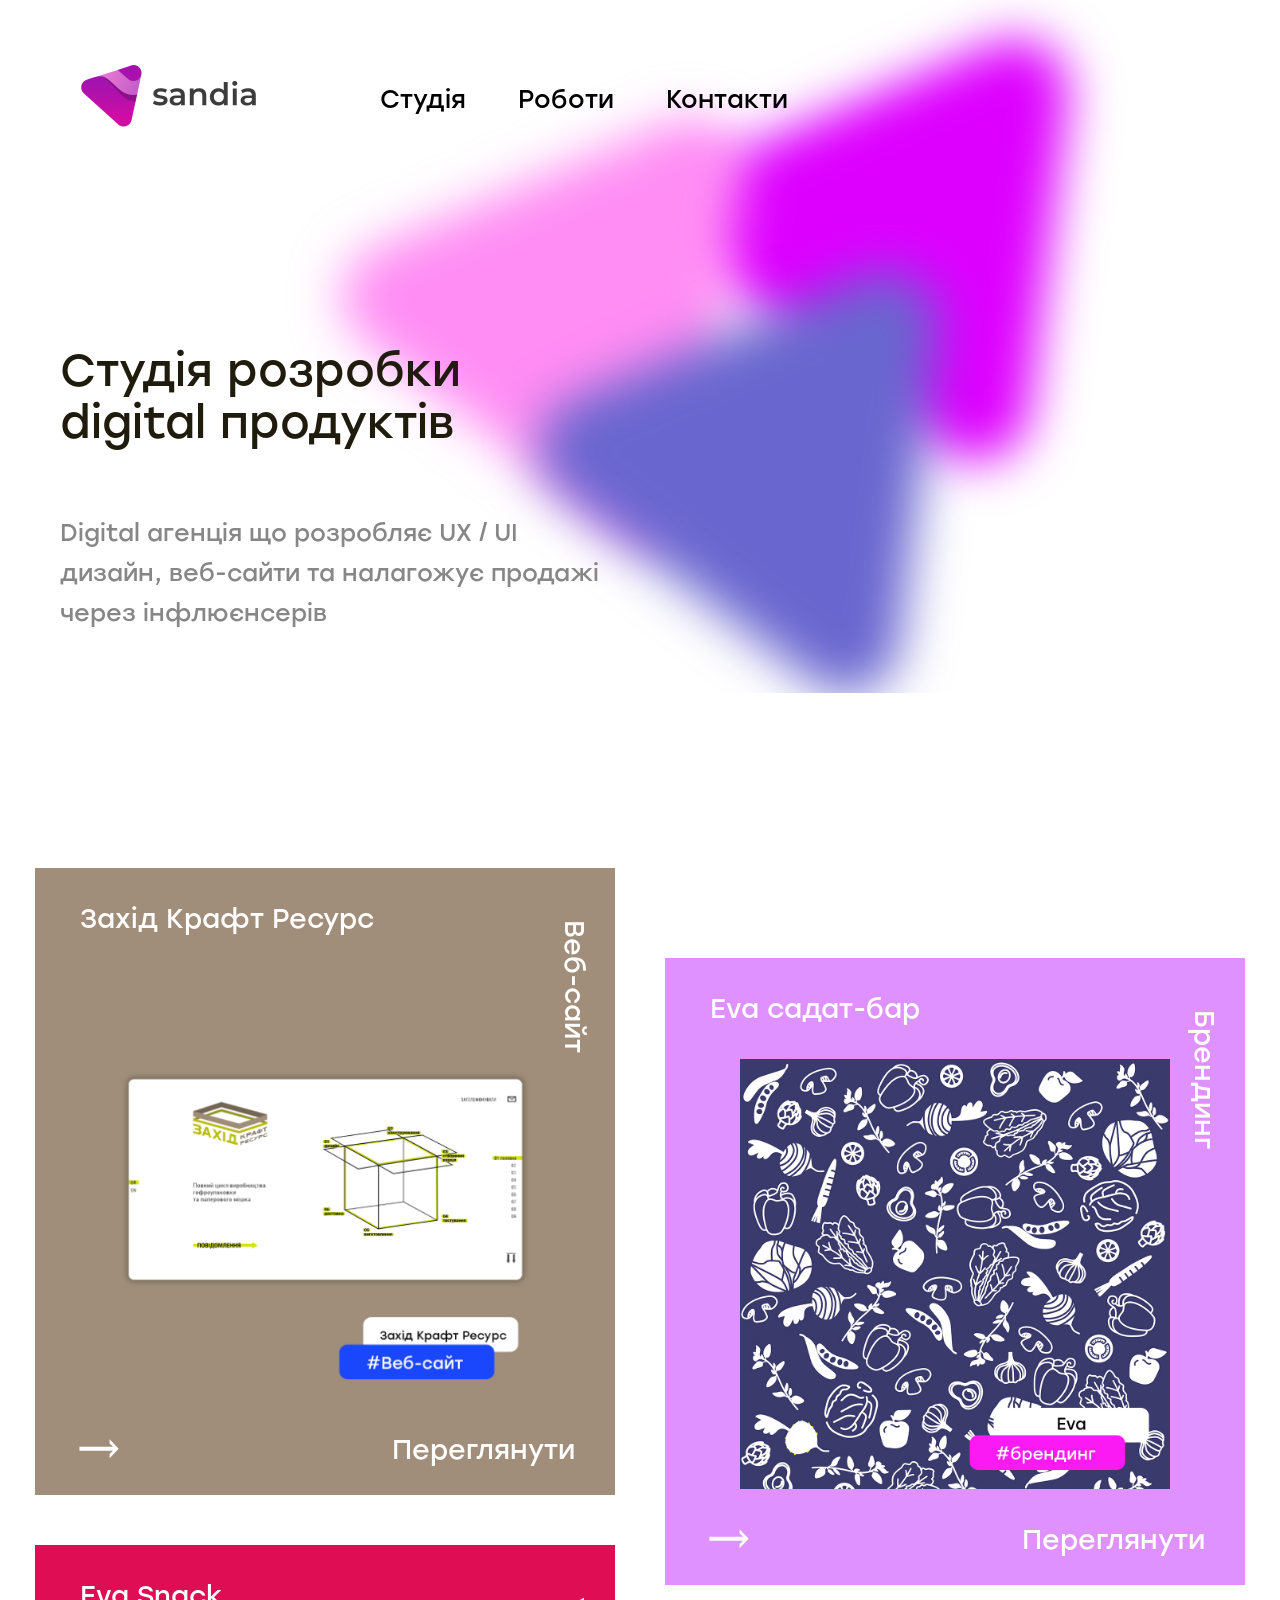
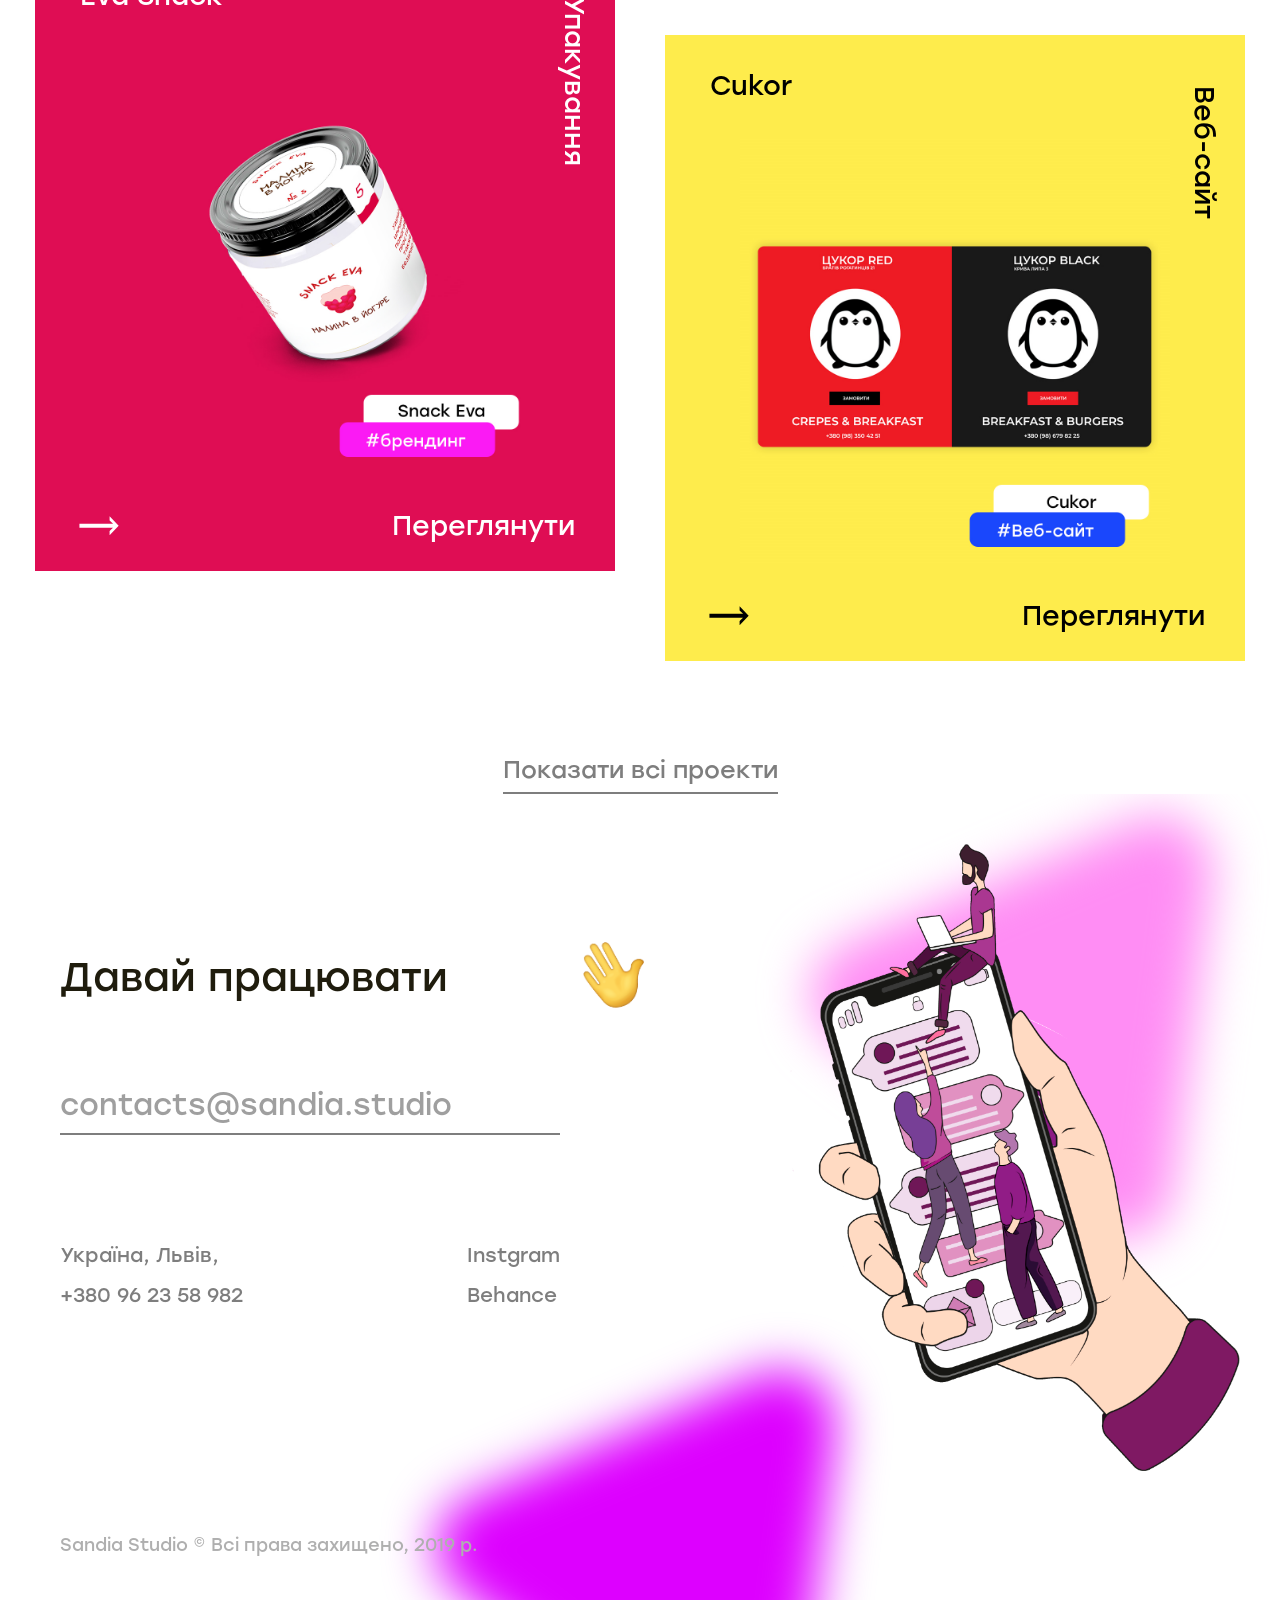
==== index.html @ 71a16d8b "animation" ====
<!DOCTYPE html>
<html lang="en">
<head>
    <meta charset="UTF-8">
    <meta name="viewport"
          content="width=device-width, user-scalable=no, initial-scale=1.0, maximum-scale=1.0, minimum-scale=1.0">
    <meta http-equiv="X-UA-Compatible" content="ie=edge">
    <title>sandia</title>

    <link rel="stylesheet" href="css/normalize.css">
    <link rel="stylesheet" href="css/style.css">
</head>
<body>
    <header>
        <div class="header">
            <div class="header__inner">
                <div class="header-top">
                    <div class="header-top__logo header-top__logo-mobile">
                        <img src="img/svg/logosandia.svg" alt="sandia">
                    </div>
                    <nav class="header-top__menu header-top__logo-mobile-menu">
                        <div class="header-top__logo">
                            <img src="img/svg/logosandia.svg" alt="sandia">
                        </div>
                        <div class="header-top__menu-wrap">
                            <ul class="header-top__menu-list">
                                <li class="header-top__menu-item">
                                    <a href="javascript:void(0);" class="header-top__menu-link">
                                        Студія
                                    </a>
                                </li>
                                <li class="header-top__menu-item">
                                    <a href="javascript:void(0);" class="header-top__menu-link">
                                        Роботи
                                    </a>
                                </li>
                                <li class="header-top__menu-item">
                                    <a href="javascript:void(0);" class="header-top__menu-link">
                                        Контакти
                                    </a>
                                </li>
                            </ul>
                            <div class="footer-top header-top__mobile-menu-bottom">
                                <div class="footer-top__title">
                                    Давай працювати
                                </div>
                                <div class="footer-top__contact">
                                    <a href="mailto:contacts@sandia.studio">contacts@sandia.studio</a>
                                </div>
                            </div>
                        </div>
                    </nav>
                    <a class="header-top__mobile-menu-btn">

                    </a>
                </div>
                <div class="header-bottom">
                    <h1 class="header-bottom__title">
                        Cтудія розробки
                        <span>digital продуктів</span>
                    </h1>
                    <div class="header-bottom__desc">
                        Digital агенція що розробляє UX / UI дизайн, веб-сайти та налагожує продажі через інфлюєнсерів
                    </div>
                </div>
            </div>
        </div>
        <div class="triangle">
            <div class="triangle__inner">
                <div class="triangle__item triangle__item--one">
                    <svg version="1.1" xmlns="http://www.w3.org/2000/svg" xmlns:xlink="http://www.w3.org/1999/xlink" x="0px" y="0px"
                         viewBox="0 0 542.7 574.1" style="enable-background:new 0 0 542.7 574.1;" xml:space="preserve">
                        <style type="text/css">
                            .t1{fill:#DD00FF;}
                        </style>
                        <path id="Polygon_1" class="t1" d="M442.4,5.8c51-21.7,106.4,20,99.7,75.1l-52.9,429.8c-6.8,55-70.6,82.1-114.8,48.7L28.7,299
                        c-44.3-33.4-35.8-102.1,15.2-123.8L442.4,5.8z"/>
                    </svg>
                </div>
                <div class="triangle__item triangle__item--two">
                    <svg version="1.1"  xmlns="http://www.w3.org/2000/svg" xmlns:xlink="http://www.w3.org/1999/xlink" x="0px" y="0px"
                         viewBox="0 0 542.7 574.1" style="enable-background:new 0 0 542.7 574.1;" xml:space="preserve">
                        <style type="text/css">
                            .t2{fill:#FF8DF4;}
                        </style>
                        <path id="Polygon_2" class="t2" d="M442.4,5.8c51-21.7,106.4,20,99.7,75.1l-52.9,429.8c-6.8,55-70.6,82.1-114.8,48.7L28.7,299
                        c-44.3-33.4-35.8-102.1,15.2-123.8L442.4,5.8z"/>
                    </svg>
                </div>
                <div class="triangle__item triangle__item--three">
                    <svg version="1.1"  xmlns="http://www.w3.org/2000/svg" xmlns:xlink="http://www.w3.org/1999/xlink" x="0px" y="0px"
                         viewBox="0 0 542.7 574.1" style="enable-background:new 0 0 542.7 574.1;" xml:space="preserve">
                        <style type="text/css">
                            .t3{fill:#6966CF;}
                        </style>
                        <path id="Polygon_3" class="t3" d="M442.4,5.8c51-21.7,106.4,20,99.7,75.1l-52.9,429.8c-6.8,55-70.6,82.1-114.8,48.7L28.7,299
                        c-44.3-33.4-35.8-102.1,15.2-123.8L442.4,5.8z"/>
                    </svg>
                </div>
            </div>
        </div>
    </header>
    <main>
        <div class="main__inner">
            <div class="project__wrap">
                <div class="project__list">
                    <article class="project-item" style="background: #a08e7a">
                        <div class="project-top">
                            <div class="project-top__title">
                                Захід Крафт Ресурс
                            </div>
                            <div class="project-top__desc">
                                Веб-сайт
                            </div>
                        </div>
                        <div class="project-center">
                            <div class="project-center__img">
                                <img src="img/project1.png" alt="img">
                            </div>
                            <!--<div class="project-center__txt">-->
                                <!--<div class="project-center__title">-->
                                    <!--Захід Крафт Ресурс-->
                                <!--</div>-->
                                <!--<div class="project-center__hash">-->
                                    <!--#Веб-сайт-->
                                <!--</div>-->
                            <!--</div>-->
                        </div>
                        <div class="project-bottom">
                            <div class="project-bottom__arrow">
                                <a href="javascript:void(0);">
                                    <svg version="1.1" id="Слой_1" xmlns="http://www.w3.org/2000/svg" xmlns:xlink="http://www.w3.org/1999/xlink" x="0px" y="0px"
                                             viewBox="0 0 36.6 17.7"   xml:space="preserve">
                                    <style type="text/css">
                                    </style>
                                            <g class="st0">
                                            <path class="st1" d="M0.4,7.2h30.8L28,4.1V0.3l8.3,8.6V9L28,17.6v-3.8l3.1-3.1H0.4V7.2z"/>
                                        </g>
                                    </svg>
                                </a>
                            </div>
                            <div class="project-bottom__btn">
                                <a href="#" class="project-bottom__btn-link">
                                    Переглянути
                                </a>
                            </div>
                        </div>
                    </article>
                    <article class="project-item" style="background: #df92ff">
                        <div class="project-top">
                            <div class="project-top__title">
                                Eva садат-бар
                            </div>
                            <div class="project-top__desc">
                                Брендинг
                            </div>
                        </div>
                        <div class="project-center">
                            <div class="project-center__img">
                                <img src="img/project2.png" alt="img">
                            </div>
                            <!--<div class="project-center__txt">-->
                                <!--<div class="project-center__title">-->
                                    <!--Захід Крафт Ресурс-->
                                <!--</div>-->
                                <!--<div class="project-center__hash">-->
                                    <!--#Веб-сайт-->
                                <!--</div>-->
                            <!--</div>-->
                        </div>
                        <div class="project-bottom">
                            <div class="project-bottom__arrow">
                                <a href="javascript:void(0);">
                                    <svg version="1.1" id="Слой_1" xmlns="http://www.w3.org/2000/svg" xmlns:xlink="http://www.w3.org/1999/xlink" x="0px" y="0px"
                                         viewBox="0 0 36.6 17.7"   xml:space="preserve">
                                    <style type="text/css">
                                    </style>
                                    <g class="st0">
                                        <path class="st1" d="M0.4,7.2h30.8L28,4.1V0.3l8.3,8.6V9L28,17.6v-3.8l3.1-3.1H0.4V7.2z"/>
                                    </g>
                                    </svg>
                                </a>
                            </div>
                            <div class="project-bottom__btn">
                                <a href="#" class="project-bottom__btn-link">
                                    Переглянути
                                </a>
                            </div>
                        </div>
                    </article>
                    <article class="project-item" style="background: #df0d54">
                        <div class="project-top">
                            <div class="project-top__title">
                                Eva Snack
                            </div>
                            <div class="project-top__desc">
                                Упакування
                            </div>
                        </div>
                        <div class="project-center">
                            <div class="project-center__img">
                                <img src="img/project3.png" alt="img">
                            </div>
                            <!--<div class="project-center__txt">-->
                                <!--<div class="project-center__title">-->
                                    <!--Захід Крафт Ресурс-->
                                <!--</div>-->
                                <!--<div class="project-center__hash">-->
                                    <!--#Веб-сайт-->
                                <!--</div>-->
                            <!--</div>-->
                        </div>
                        <div class="project-bottom">
                            <div class="project-bottom__arrow">
                                <a href="javascript:void(0);">
                                    <svg version="1.1" id="Слой_1" xmlns="http://www.w3.org/2000/svg" xmlns:xlink="http://www.w3.org/1999/xlink" x="0px" y="0px"
                                         viewBox="0 0 36.6 17.7"   xml:space="preserve">
                                    <style type="text/css">
                                    </style>
                                    <g class="st0">
                                        <path class="st1" d="M0.4,7.2h30.8L28,4.1V0.3l8.3,8.6V9L28,17.6v-3.8l3.1-3.1H0.4V7.2z"/>
                                    </g>
                                    </svg>
                                </a>
                            </div>
                            <div class="project-bottom__btn">
                                <a href="#" class="project-bottom__btn-link">
                                    Переглянути
                                </a>
                            </div>
                        </div>
                    </article>
                    <article class="project-item black-txt" style="background: #feec4c">
                        <div class="project-top">
                            <div class="project-top__title">
                                Cukor
                            </div>
                            <div class="project-top__desc">
                                Веб-сайт
                            </div>
                        </div>
                        <div class="project-center">
                            <div class="project-center__img">
                                <img src="img/project4.png" alt="img">
                            </div>
                            <!--<div class="project-center__txt">-->
                                <!--<div class="project-center__title">-->
                                    <!--Захід Крафт Ресурс-->
                                <!--</div>-->
                                <!--<div class="project-center__hash">-->
                                    <!--#Веб-сайт-->
                                <!--</div>-->
                            <!--</div>-->
                        </div>
                        <div class="project-bottom">
                            <div class="project-bottom__arrow">
                                <a href="javascript:void(0);">
                                    <svg version="1.1" id="Слой_1" xmlns="http://www.w3.org/2000/svg" xmlns:xlink="http://www.w3.org/1999/xlink" x="0px" y="0px"
                                         viewBox="0 0 36.6 17.7"   xml:space="preserve">
                                    <style type="text/css">
                                    </style>
                                    <g class="st0">
                                        <path class="st1" d="M0.4,7.2h30.8L28,4.1V0.3l8.3,8.6V9L28,17.6v-3.8l3.1-3.1H0.4V7.2z"/>
                                    </g>
                                    </svg>
                                </a>
                            </div>
                            <div class="project-bottom__btn">
                                <a href="#" class="project-bottom__btn-link">
                                    Переглянути
                                </a>
                            </div>
                        </div>
                    </article>
                </div>
            </div>
            <div class="project__more">
                <div class="project__more-btn">
                    <a href="javascript:void(0);" class="project__more-btn-link">
                        Показати всі проекти
                    </a>
                </div>
            </div>
        </div>
    </main>
    <footer>
        <div class="footer">
            <div class="footer__inner">
                <div class="footer-top">
                    <div class="footer-top__title">
                        Давай працювати
                    </div>
                    <div class="footer-top__contact">
                        <a href="mailto:contacts@sandia.studio">contacts@sandia.studio</a>
                    </div>
                </div>
                <div class="footer-center">
                    <div class="footer-center__inner">
                        <div class="footer-center__info">
                        <span class="footer-center__info-item">
                            Україна, Львів,
                        </span>
                            <a class="footer-center__info-item" href="tel:380962358982">
                                +380 96 23 58 982
                            </a>
                        </div>
                        <div class="footer-center__link">
                            <a href="#" class="footer-center__link-item">
                                Instgram
                            </a>
                            <a href="#" class="footer-center__link-item">
                                Behance
                            </a>
                        </div>
                    </div>
                </div>
                <div class="footer-bottom">
                    <div class="footer-bottom__caption-city">
                        Україна, Львів
                    </div>
                    <div class="footer-bottom__caption">
                        Sandia Studio © Всі права захищено, 2019 р.
                    </div>
                </div>
                <div class="footer__hand-phone">
                    <img src="img/hand_phone.png" alt="img">
                </div>
            </div>
        </div>
        <div class="triangle">
            <div class="triangle__inner">
                <div class="triangle__item triangle__item--four">
                    <svg version="1.1"  xmlns="http://www.w3.org/2000/svg" xmlns:xlink="http://www.w3.org/1999/xlink" x="0px" y="0px"
                         viewBox="0 0 542.7 574.1" style="enable-background:new 0 0 542.7 574.1;" xml:space="preserve">
                        <style type="text/css">
                            .t4{fill:#FF8DF4;}
                        </style>
                        <path id="Polygon_4" class="t4" d="M442.4,5.8c51-21.7,106.4,20,99.7,75.1l-52.9,429.8c-6.8,55-70.6,82.1-114.8,48.7L28.7,299
                        c-44.3-33.4-35.8-102.1,15.2-123.8L442.4,5.8z"/>
                    </svg>
                </div>
                <div class="triangle__item triangle__item--five">
                    <svg version="1.1"  xmlns="http://www.w3.org/2000/svg" xmlns:xlink="http://www.w3.org/1999/xlink" x="0px" y="0px"
                         viewBox="0 0 542.7 574.1" style="enable-background:new 0 0 542.7 574.1;" xml:space="preserve">
                        <style type="text/css">
                            .t5{fill:#DD00FF;}
                        </style>
                        <path id="Polygon_5" class="t5" d="M442.4,5.8c51-21.7,106.4,20,99.7,75.1l-52.9,429.8c-6.8,55-70.6,82.1-114.8,48.7L28.7,299
                        c-44.3-33.4-35.8-102.1,15.2-123.8L442.4,5.8z"/>
                    </svg>
                </div>
            </div>
        </div>
    </footer>


<script src="js/jquery-3.4.1.min.js"></script>
<script src="js/main.js"></script>
</body>
</html>
---- css/style.css ----
@import "../font/Stolzl-Regular/styles.css";

body {
    font-family: Stolzl-Regular, sans-serif;
}

a {
    text-decoration: none;
}

header {
    position: relative;
    overflow: hidden;
}
.header {
    /*margin: 79px 0 294px 127px;*/
    padding: 79px 0 294px 127px;
    display: flex;
    flex-direction: column;
    align-items: center;
}
.header__inner {
    max-width: 1920px;
    width: 100%;
}
.header-top {
    max-width: 940px;
    width: 100%;
    display: flex;
    align-items: center;
    margin-bottom: 206px;
    z-index: 10;
    position: relative;
}
.header-top__logo {
    margin-right: 80px;
    margin-left: 14px;
}
.header-top__menu {
    display: flex;
}
.header-top__menu-wrap {
    display: flex;
    align-items: center;
}
.header-top__menu-list {
    margin: 0;
    padding: 0;
    list-style: none;
    display: flex;
    align-items: center;
}
.header-top__menu-item {
    margin: 0 26px;
}
.header-top__menu-link {
    font-size: 25px;
    color: black;
    transition: 0.3s;
}
.header-top__menu-link:hover {
    color: #878787;
}
.header-bottom {
    max-width: 875px;
    width: 100%;
}
.header-bottom__title {
    font-size: 95px;
    font-weight: 500;
    color: #1f1c0d;
    margin: 0;
    z-index: 5;
    position: relative;
}
/*.header-bottom__title span{*/
    /*display: none;*/
/*}*/
.header-bottom__desc {
    font-size: 30px;
    color: #878787;
    line-height: 1.67;
    margin-top: 64px;
    z-index: 5;
    position: relative;
}
main {

}
.main__inner {
    display: flex;
    flex-direction: column;
    align-items: center;
}
.project__wrap {
    max-width: 1920px;
    width: 100%;
    display: flex;
    flex-direction: column;
    align-items: center;
    margin-top: 325px;
}
.project__list {
    display: flex;
    flex-wrap: wrap;
    justify-content: center;
}
.project-item {
    max-width: 700px;
    width: 100%;
    margin: 25px;
    transition: 0.3s;
    position: relative;
}


.project-item{
    opacity: 0;
    transform: translateY(-100px);
    transition: 1s;
}

.project-item:nth-child(even){
    transition: 1s 0.5s;
    transform: translateY(0);
}

.project-item.project-item--animate{
    opacity: 1;
    transform: translateY(0);
}

.project-item.project-item--animate:nth-child(even){
    transform: translateY(90px);
}

.project-item:nth-child(even) {
    /*transform: translateY(-190px);*/
}
.project-top {
    /*padding: 30px 75px 36px 44px;*/
    /*margin-top: 35px;*/
    /*margin-left: 45px;*/
    padding: 35px 45px;
}
.project-top__title {
    font-size: 27px;
    color: white;
}
.project-top__desc {
    font-size: 27px;
    color: white;
    position: absolute;
    transform: rotate(90deg);
    right: -43%;
    /*top: 48%;*/
    top: 52%;
    width: 100%;
}
.project-center {
    display: flex;
    justify-content: center;
    align-items: center;
    margin: 0 75px;
}
.project-center img{
    width: 100%;
}
.project-bottom {
    display: flex;
    justify-content: space-between;
    align-items: center;
    /*padding: 0 40px 30px 44px;*/
    padding: 30px 40px 30px 44px;
}
.project-bottom__arrow {
    display: flex;
    align-items: center;
}
.project-bottom__arrow a{
    display: flex;
    transition: 0.3s;
}
.project-bottom__arrow a:hover svg{
    transform: translateX(40px);
}
.project-bottom__arrow svg{
    fill: white;
    width: 40px;
    transition: 0.3s;
}
.project-bottom__btn {

}
.project-bottom__btn-link {
    font-size: 27px;
    color: white;
    transition: 0.3s;
}
.project-bottom__btn-link:hover {
    filter: invert(100%);
}
.project__more {
    margin-top: 208px;
    display: flex;
    justify-content: center;
}
.project__more-btn {

}
.project__more-btn-link {
    font-size: 30px;
    color: #7e7e7e;
    position: relative;
    transition: 0.3s;
    line-height: 2;
    display: flex;
}
.project__more-btn-link:hover {
    color: black;
}
.project__more-btn-link:after {
    content: '';
    position: absolute;
    bottom: 0;
    left: 0;
    height: 2px;
    background: #7e7e7e;
    width: 100%;
    transition: 0.3s;
}
.project__more-btn-link:hover:after {
    background: black;
}
.black-txt .project-top__title,
.black-txt .project-top__desc,
.black-txt .project-bottom__btn-link {
    color: black;
}
.black-txt .project-bottom__arrow svg {
    fill: black;
}
footer {
    position: relative;
    overflow: hidden;
}
.footer {
    display: flex;
    justify-content: center;
}
.footer__inner {
    max-width: 1920px;
    width: 100%;
    padding: 363px 0 60px 127px;

    position: relative;
}
.footer__hand-phone {
    position: absolute;
    right: 106px;
    bottom: 100px;
    max-width: 650px;
    opacity: 0;
    z-index: 5;
}
.footer__hand-phone.show img{
    width: 100%;
    animation: crescendo 0.5s alternate ease-in;
    animation-fill-mode: forwards;
}
@keyframes crescendo {
    0% {
        transform: scale(.8);
    }
    100% {
        transform: scale(1);
    }
}
.footer__hand-phone.show {
    animation: fadein 2s;
    animation-fill-mode: forwards;
}
@keyframes fadein {
    from {
        opacity:0;
    }
    to {
        opacity:1;
    }
}
@-moz-keyframes fadein { /* Firefox */
    from {
        opacity:0;
    }
    to {
        opacity:1;
    }
}
@-webkit-keyframes fadein { /* Safari and Chrome */
    from {
        opacity:0;
    }
    to {
        opacity:1;
    }
}
@-o-keyframes fadein { /* Opera */
    from {
        opacity:0;
    }
    to {
        opacity: 1;
    }
}
.footer-top {
    max-width: 675px;
    width: 100%;
}
.footer-top__title {
    font-size: 60px;
    color: #1f1c0d;
    position: relative;
    z-index: 5;
    position: relative;
}
.footer-top__title:after {
    content: '';
    display: flex;
    background:url("../img/Hand.png") center center no-repeat;
    position: absolute;
    right: -100px;
    top: -28px;
    width: 100px;
    height: 100px;
    background-size: contain;
}
.footer-top__contact {
    margin-top: 75px;
    z-index: 5;
    position: relative;
}
.footer-top__contact a {
    font-size: 41px;
    color: #9f9f9f;
    position: relative;
    line-height: 2;
    display: flex;
    transition: 0.3s;
}
.footer-top__contact a:hover {
    color: black;
}
.footer-top__contact a:after {
    content: '';
    position: absolute;
    bottom: 0;
    left: 0;
    height: 2px;
    background: #7e7e7e;
    width: 100%;
    transition: 0.3s;
}
.footer-top__contact a:hover:after {
    background: black;
}
.footer-center {
    margin-top: 148px;
    max-width: 675px;
    width: 100%;
}
.footer-center__inner {
    display: flex;
    justify-content: space-between;
}
.footer-center__info {
    display: flex;
    flex-direction: column;
    line-height: 2;
    z-index: 5;
    position: relative;
}
.footer-center__info a{
    transition: 0.3s;
    position: relative;
}
.footer-center__info a:hover {
    color: black;
}
.footer-center__info a:after {
    content: '';
    position: absolute;
    bottom: 0;
    left: 0;
    height: 2px;
    background: transparent;
    width: 100%;
    transition: 0.3s;
}
.footer-center__info a:hover:after {
    background: black;
}
.footer-center__info-item {
    font-size: 30px;
    color: #7e7e7e;
    z-index: 5;
    position: relative;
}
.footer-center__link {
    display: flex;
    flex-direction: column;
    line-height: 2;
}
.footer-center__link-item {
    font-size: 30px;
    color: #7e7e7e;
    transition: 0.3s;
    position: relative;
    z-index: 5;
}
.footer-center__link-item:hover {
    color: black;
}
.footer-center__link-item:after {
    content: '';
    position: absolute;
    bottom: 0;
    left: 0;
    height: 2px;
    background: transparent;
    width: 100%;
    transition: 0.3s;
}
.footer-center__link-item:hover:after {
    background: black;
}
.footer-bottom {
    margin-top: 274px;
    max-width: 768px;
    width: 100%;
}
.footer-bottom__caption {
    font-size: 20px;
    color: #afafaf;
    z-index: 5;
    position: relative;
}
.footer-bottom__caption-city {
    display: none;
    z-index: 5;
    position: relative;
}
.header-top__logo-mobile {
    display: none;
    z-index: 5;
    position: relative;
}

.header-top__mobile-menu-btn {
    display: none;
    width: 25px;
    height: 20px;
    cursor: pointer;
    position: fixed;
    right: 20px;
    background: url("../img/svg/menu-btn.svg") center center no-repeat;
 }
.header-top__mobile-menu-btn.btn-open {
    background: url("../img/svg/menu-btn-close.svg") center center no-repeat;
}
.header-top__mobile-menu-btn {
    display: none;
    width: 25px;
    height: 20px;
    cursor: pointer;
    position: fixed;
    right: 20px;
    background: url("../img/svg/menu-btn.svg") center center no-repeat;
}
.header-top__mobile-menu-bottom {
    display: none;
}
.open-menu {
    display: block;
}
.btn-open {
    display: block;
}


@media (max-width: 1600px) {
    .footer__hand-phone {
        right: 40px;
        bottom: 140px;
        max-width: 530px;
    }
}

@media (max-width: 1500px) {
    .header {
        padding: 60px 60px 60px 60px;
    }
    .header-bottom {
        max-width: 550px;
    }
    .header-bottom__title {
        font-size: 45px;
    }
    .header-bottom__desc {
        max-width: 550px;
        font-size: 24px;
    }
    .project__wrap {
        margin-top: 150px;
    }
    .project-item {
        max-width: 580px;
    }
    .project__more {
        margin-top: 150px;
    }
    .project__more-btn-link {
        font-size: 24px;
    }
    .footer__inner {
        padding: 160px 0 60px 60px;
    }
    .footer-top {
        max-width: 500px;
    }
    .footer-top__title {
        font-size: 40px;
    }
    .footer-top__title:after {
        width: 90px;
        height: 90px;
    }
    .footer-top__contact a{
        font-size: 30px;
    }
    .footer-center {
        max-width: 500px;
        margin-top: 100px;
    }
    .footer-center__info-item,
    .footer-center__link-item {
        font-size: 20px;
    }
    .footer-bottom__caption {
        font-size: 18px;
    }
}

@media (max-width: 1500px) {
    .footer__hand-phone {
        max-width: 450px;
    }
    .footer-bottom {
        margin-top: 220px;
    }
}

@media (max-width: 1260px) {
    .project-item:nth-child(even) {
        transform: translateY(0);
    }
    .project-item.project-item--animate:nth-child(even){
        transform: translateY(0);
    }
}

@media (max-width: 1100px) {
    .project__wrap {
        margin-top: 60px;
    }
    .project__more {
        margin-top: 75px;
    }
    .footer__hand-phone {
        display: none;
    }

    .footer-bottom {
        margin-top: 80px;
    }
    .header-top {
        margin-bottom: 100px;
    }
}
@media (max-width: 992px) {
    .header {
        padding: 20px;
    }
    .header-top__logo-mobile {
        display: flex;
    }
    .header-top__logo-mobile-menu {
        z-index: 15;
    }
    .header-top__logo {
        margin: 0;
    }
    .header-top__logo-mobile-menu .header-top__logo {
        position: absolute;
        left: 20px;
        top: 20px;
    }
    .header-top {
        justify-content: space-between;
        margin-bottom: 35px;
    }
    .header-top__menu {
        display: none;
        position: fixed;
        background: white;
        z-index: 100;
        top: 0;
        left: 0;
        width: 100%;
        height: 100%;
        overflow: hidden;
    }
    .header-top__menu-wrap {
        flex-direction: column;
        justify-content: space-around;
        height: 100%;
    }
    .header-top__menu-list {
        display: flex;
        flex-direction: column;
        padding-top: 20px;
    }
    .header-top__menu-item {
        margin: 15px 0;
        width: 100%;
        display: flex;
        justify-content: center;
    }
    .header-top__mobile-menu-btn {
        display: flex;
        z-index: 110;
    }
    .header-top__mobile-menu-bottom {
        display: flex;
        flex-direction: column;
        width: 100%;
        max-width: 320px;
        margin: 0 auto;
    }
    .header-top__mobile-menu-bottom .footer-top__title {
        font-size: 20px;
    }
    .header-top__mobile-menu-bottom .footer-top__title:after {
        width: 50px;
        height: 50px;
        right: 0;
        top: -18px;
    }
    .header-top__mobile-menu-bottom .footer-top__contact {
        margin-top: 25px;
    }
    .header-top__mobile-menu-bottom .footer-top__contact a {
        font-size: 18px;
    }
    .main__inner {
        padding: 20px;
    }
    .project-item {
        margin: 25px 0;
    }
    .footer__inner {
        padding: 100px 20px 20px 20px;
    }
}
@media (max-width: 768px) {
    .header-bottom__title {
        line-height: 45px;
    }
    .header-bottom__desc {
        font-size: 14px;
    }
    .project-top__title,
    .project-top__desc,
    .project-bottom__btn-link{
        font-size: 16px;
    }
    .project-bottom__arrow svg {
        width: 30px;
    }
    .project-top {
        padding: 25px 35px;
    }
    .project-center {
        margin: 0 50px;
    }
    .project-bottom {
        padding: 25px 35px 25px 25px;
    }

    .footer-top__title:after {
        right: -10px;
    }

    .footer__inner {
        display: flex;
        flex-direction: column;
        align-items: center;
    }
    .footer-bottom {
        display: flex;
        justify-content: center;
    }
    .footer-top {
        max-width: 400px;
    }
    .footer-top.header-top__mobile-menu-bottom {
        max-width: 320px;
    }
    .footer-top__title {
        font-size: 30px;
    }
    .footer-top__title:after {
        width: 70px;
        height: 70px;
    }
    .footer-top__contact {
        margin-top: 50px;
    }
    .footer-top__contact a {
        font-size: 24px;
    }
    .footer-center {
        max-width: 400px;
        margin-top: 50px;
    }
}
@media (max-width: 500px) {
    .project-top__title,
    .project-top__desc,
    .project-bottom__btn-link{
        font-size: 14px;
    }
    .project-top {
        padding: 25px;
    }
    .project-bottom {
        padding: 25px;
    }
    .header-bottom__title {
        font-size: 36px;
    }
    .header-bottom__desc {
        font-size: 18px;
    }
    .footer-bottom {
        display: flex;
        flex-direction: column;
        align-items: center;
    }
    .footer-center {
        margin-top: 20px;
    }
    .footer-center__inner {
        flex-direction: column;
    }
    .footer-center__info span {
        display: none;
    }
    .footer-center__info a {
        font-size: 24px;
    }
    .footer-center__link {
        margin-top: 30px;
    }
    .footer-bottom__caption-city {
        display: flex;
    }
    .footer-bottom__caption-city {
        font-size: 14px;
        color: black;
    }
    .footer-bottom__caption {
        font-size: 14px;
        color: black;
    }
    .project-center {
        margin: 0 40px;
    }
    .project-top__desc {
        top: 51%;
    }
    .project-bottom__arrow svg {
        width: 25px;
    }
    .project-bottom {
        padding: 15px 25px;
    }
    .project-top {
        padding: 15px 25px;
    }
    .footer-top__title {
        font-size: 24px;
    }
    .footer-top__title:after {
        width: 50px;
        height: 50px;
        right: 0;
        top: -12px;
    }
    .footer-top__contact a {
        font-size: 20px;
    }
    .footer-top__contact a:after {
        height: 1px;
    }
    .footer-center__info a {
        font-size: 22px;
    }
    .footer-bottom__caption-city {
        font-size: 12px;
        margin-bottom: 10px;
    }
    .footer-bottom__caption {
        font-size: 12px;
    }
    .project__more-btn-link {
        font-size: 18px;
    }
}


.triangle {
    position: absolute;
    top: 0;
    left: 0;
    height: 100%;
    width: 100%;
    z-index: 1;
}
.triangle__inner {
    position: relative;
    height: 80%;
}
.triangle__item{
    width: 400px;
    position: absolute;
    filter: blur(25px);
}
.triangle__item.triangle__item--one {
    right: 30%;
    top: -70px;
    animation: rotating 30s linear infinite;
}
.triangle__item.triangle__item--two {
    left: 15%;
    /*bottom: -100px;*/
    bottom: 0;
    animation: rotating 35s linear infinite;
}
.triangle__item.triangle__item--three {
    right: 20%;
    /*bottom: -120px;*/
    bottom: 20px;
    animation: rotating 40s linear infinite;
}
.triangle__item.triangle__item--four {
    right: 5%;
    top: 20px;
    animation: rotating 30s linear infinite;
}
.triangle__item.triangle__item--five {
    right: 35%;
    bottom: -350px;
    animation: rotating 40s linear infinite;
}
.triangle__item svg{

}

@-webkit-keyframes rotating /* Safari and Chrome */ {
    from {
        transform: rotate(0deg);
    }
    to {
        transform: rotate(360deg);
    }
}
@keyframes rotating {
    from {
        transform: rotate(0deg);
    }
    to {
        transform: rotate(360deg);
    }
}

/*.triangle__item > div {*/
    /*animation: none !important;*/
/*}*/
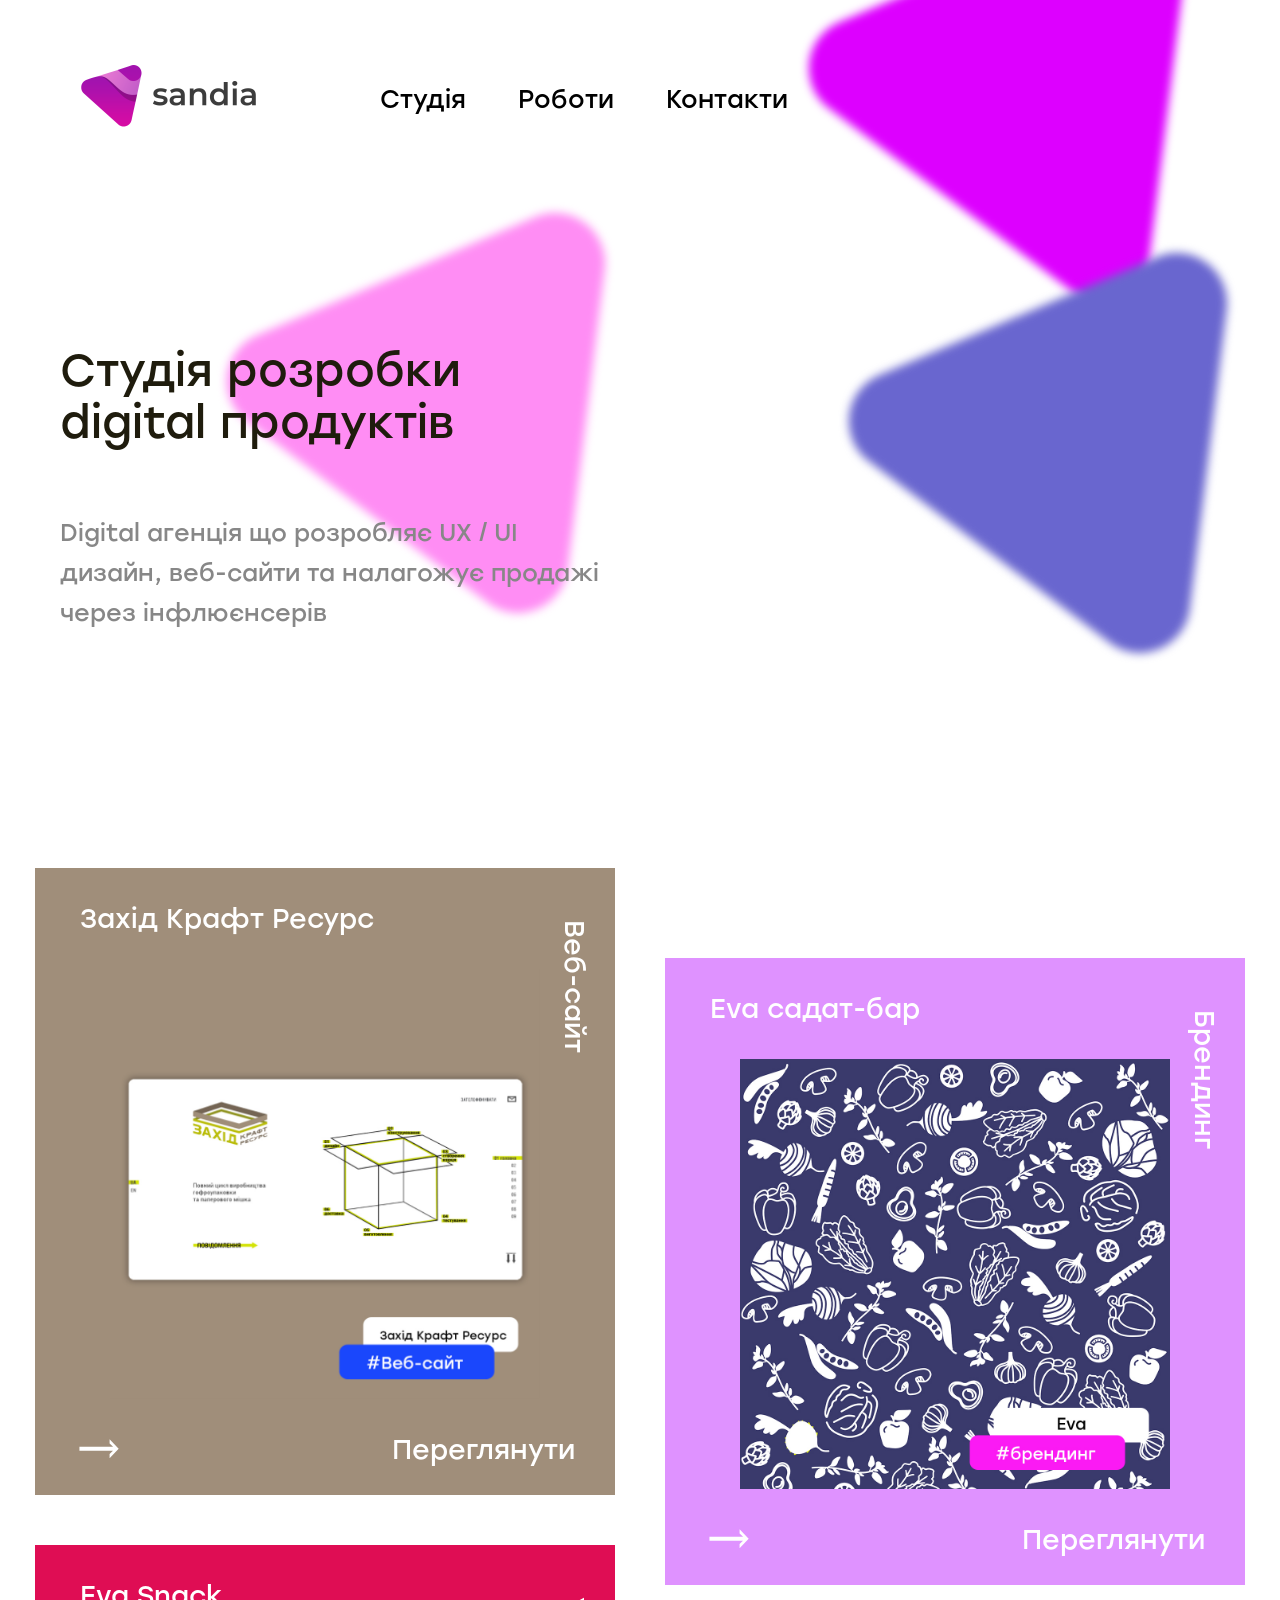
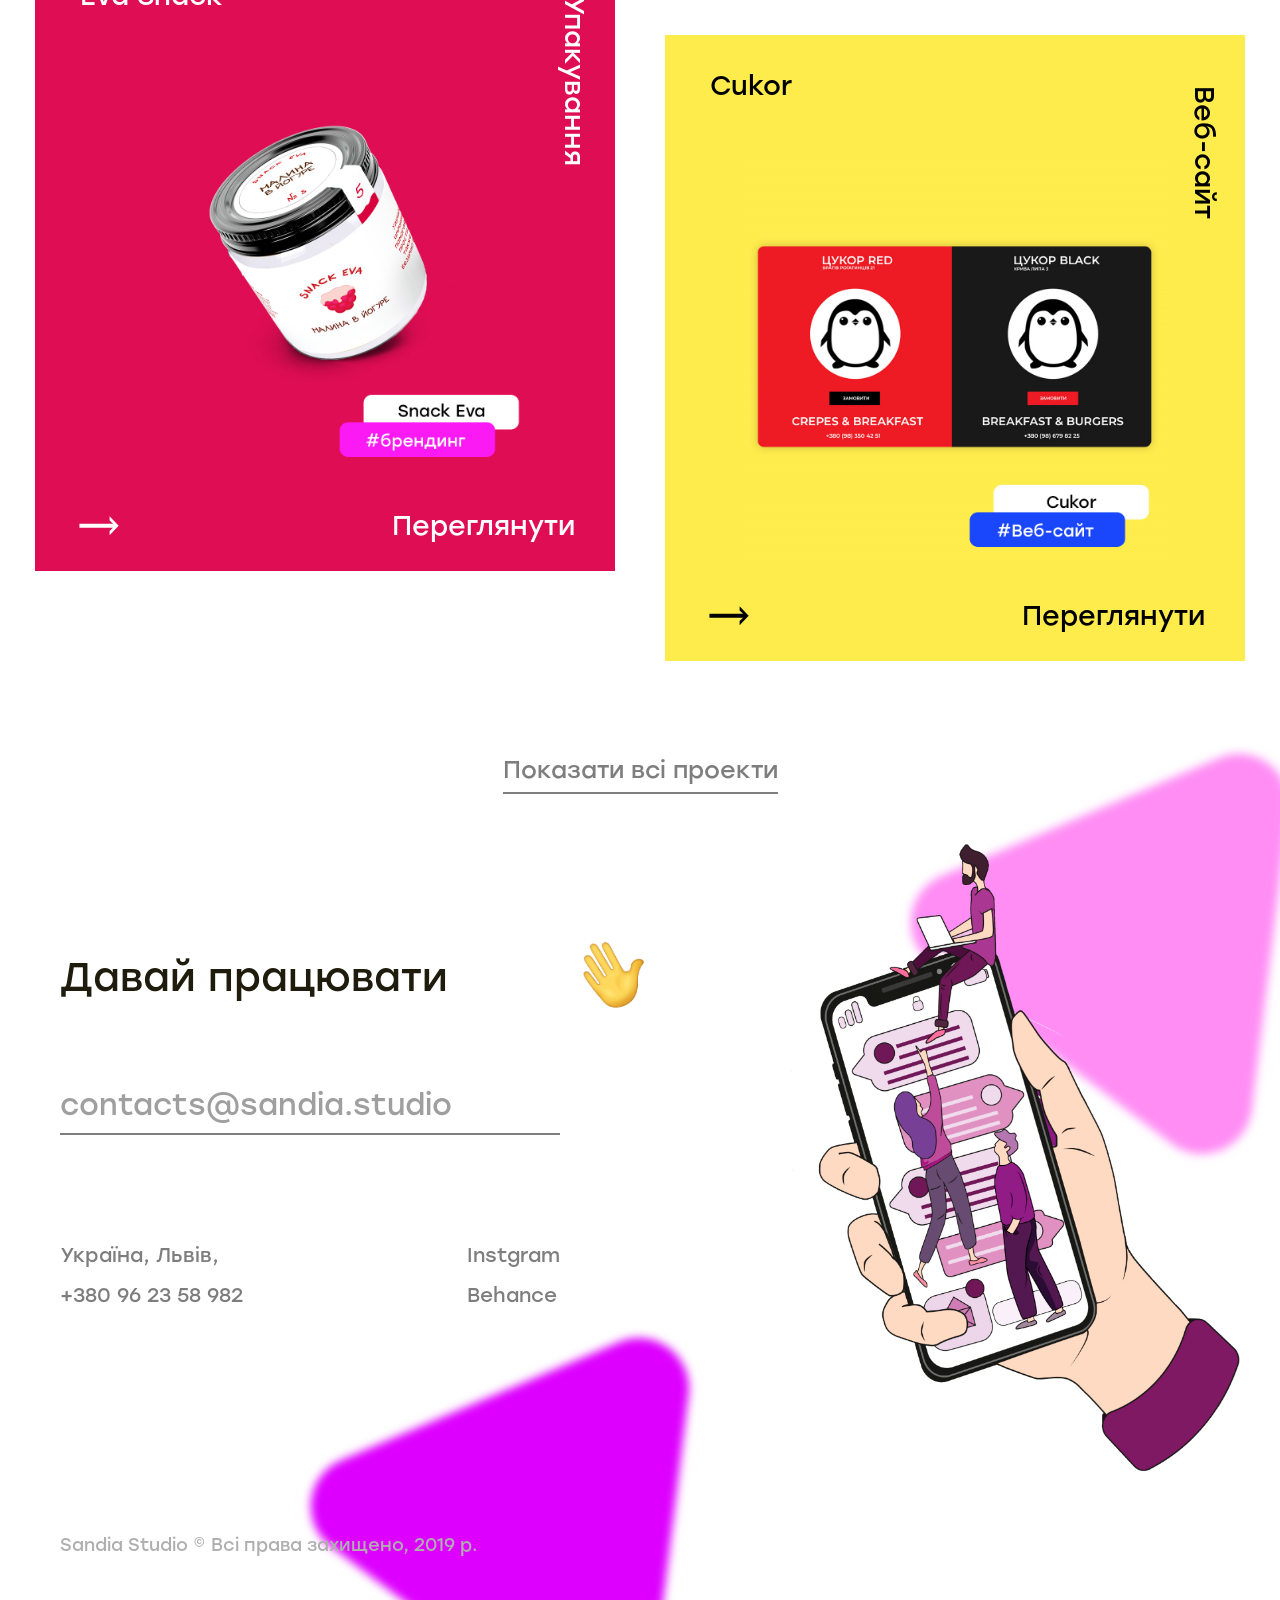
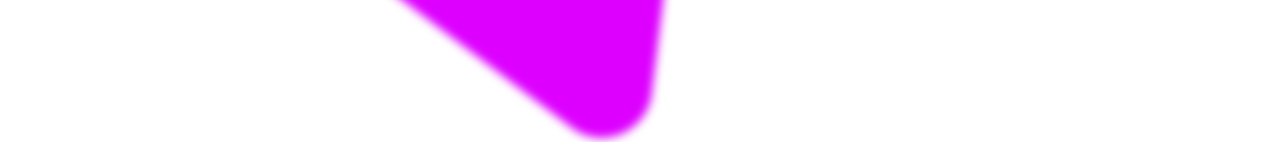
==== commit 40045ea1: "dsfsd" ====
--- a/index.html
+++ b/index.html
@@ -67,7 +67,7 @@
         </div>
         <div class="triangle">
             <div class="triangle__inner">
-                <div class="triangle__item triangle__item--one">
+                <div class="triangle__item triangle__item--one" data-top="1">
                     <svg version="1.1" xmlns="http://www.w3.org/2000/svg" xmlns:xlink="http://www.w3.org/1999/xlink" x="0px" y="0px"
                          viewBox="0 0 542.7 574.1" style="enable-background:new 0 0 542.7 574.1;" xml:space="preserve">
                         <style type="text/css">
@@ -329,7 +329,7 @@
         </div>
         <div class="triangle">
             <div class="triangle__inner">
-                <div class="triangle__item triangle__item--four">
+                <div class="triangle__item triangle__item--four" data-top="1">
                     <svg version="1.1"  xmlns="http://www.w3.org/2000/svg" xmlns:xlink="http://www.w3.org/1999/xlink" x="0px" y="0px"
                          viewBox="0 0 542.7 574.1" style="enable-background:new 0 0 542.7 574.1;" xml:space="preserve">
                         <style type="text/css">
--- a/css/style.css
+++ b/css/style.css
@@ -2,6 +2,11 @@
 
 body {
     font-family: Stolzl-Regular, sans-serif;
+
+    overflow: hidden;
+    overflow-x: hidden;
+    overflow-y: visible;
+    position: relative;
 }
 
 a {
@@ -10,7 +15,7 @@
 
 header {
     position: relative;
-    overflow: hidden;
+    /*overflow: hidden;*/
 }
 .header {
     /*margin: 79px 0 294px 127px;*/
@@ -242,7 +247,7 @@
 }
 footer {
     position: relative;
-    overflow: hidden;
+    /*overflow: hidden;*/
 }
 .footer {
     display: flex;
@@ -842,41 +847,58 @@
 }
 .triangle__item{
     width: 400px;
+    height: 400px;
     position: absolute;
-    filter: blur(25px);
+    filter: blur(5px);
 }
 .triangle__item.triangle__item--one {
-    right: 30%;
+    right: 10%;
     top: -70px;
-    animation: rotating 30s linear infinite;
 }
 .triangle__item.triangle__item--two {
     left: 15%;
     /*bottom: -100px;*/
     bottom: 0;
-    animation: rotating 35s linear infinite;
 }
 .triangle__item.triangle__item--three {
-    right: 20%;
+    right: 5%;
     /*bottom: -120px;*/
     bottom: 20px;
-    animation: rotating 40s linear infinite;
 }
 .triangle__item.triangle__item--four {
     right: 5%;
     top: 20px;
-    animation: rotating 30s linear infinite;
-}
+}
+
 .triangle__item.triangle__item--five {
     right: 35%;
     bottom: -350px;
-    animation: rotating 40s linear infinite;
+
+}
+
+
+.triangle__item.triangle__item--one svg{
+    animation: rotating 25s linear infinite;
+}
+.triangle__item.triangle__item--three svg{
+    animation: rotating 25s linear infinite;
+}
+.triangle__item.triangle__item--two svg{
+    animation: rotating 30s linear infinite;
+}
+
+.triangle__item.triangle__item--four svg{
+    animation: rotating 25s linear infinite;
+}
+.triangle__item.triangle__item--five svg{
+    animation: rotating 30s linear infinite;
 }
 .triangle__item svg{
-
-}
-
-@-webkit-keyframes rotating /* Safari and Chrome */ {
+    height: 400px;
+    width: 400px;
+}
+
+@-webkit-keyframes rotating{
     from {
         transform: rotate(0deg);
     }
@@ -893,7 +915,38 @@
     }
 }
 
-/*.triangle__item > div {*/
+
+@media (max-width: 1400px) {
+    .triangle__item.triangle__item--three {
+        right: 0%;
+        /*bottom: -120px;*/
+        bottom: -50px;
+    }
+}
+
+
+/*.triangle__item > div.triangle__item--one {*/
     /*animation: none !important;*/
+
 /*}*/
-
+.triangle__item {
+     /*background: red;*/
+     /*filter: blur(1px);*/
+    /*animation: none !important;*/
+}
+
+
+
+/*.ttTR {*/
+/*    transform: translate(200px, 200px);*/
+/*}*/
+/*.ttTL {*/
+/*    transform: translate(-200px, 200px);*/
+/*}*/
+/*.ttBR {*/
+/*    transform: translate(200px, -200px);*/
+/*}*/
+/*.ttBL {*/
+/*    transform: translate(-200px, -200px);*/
+/*}*/
+
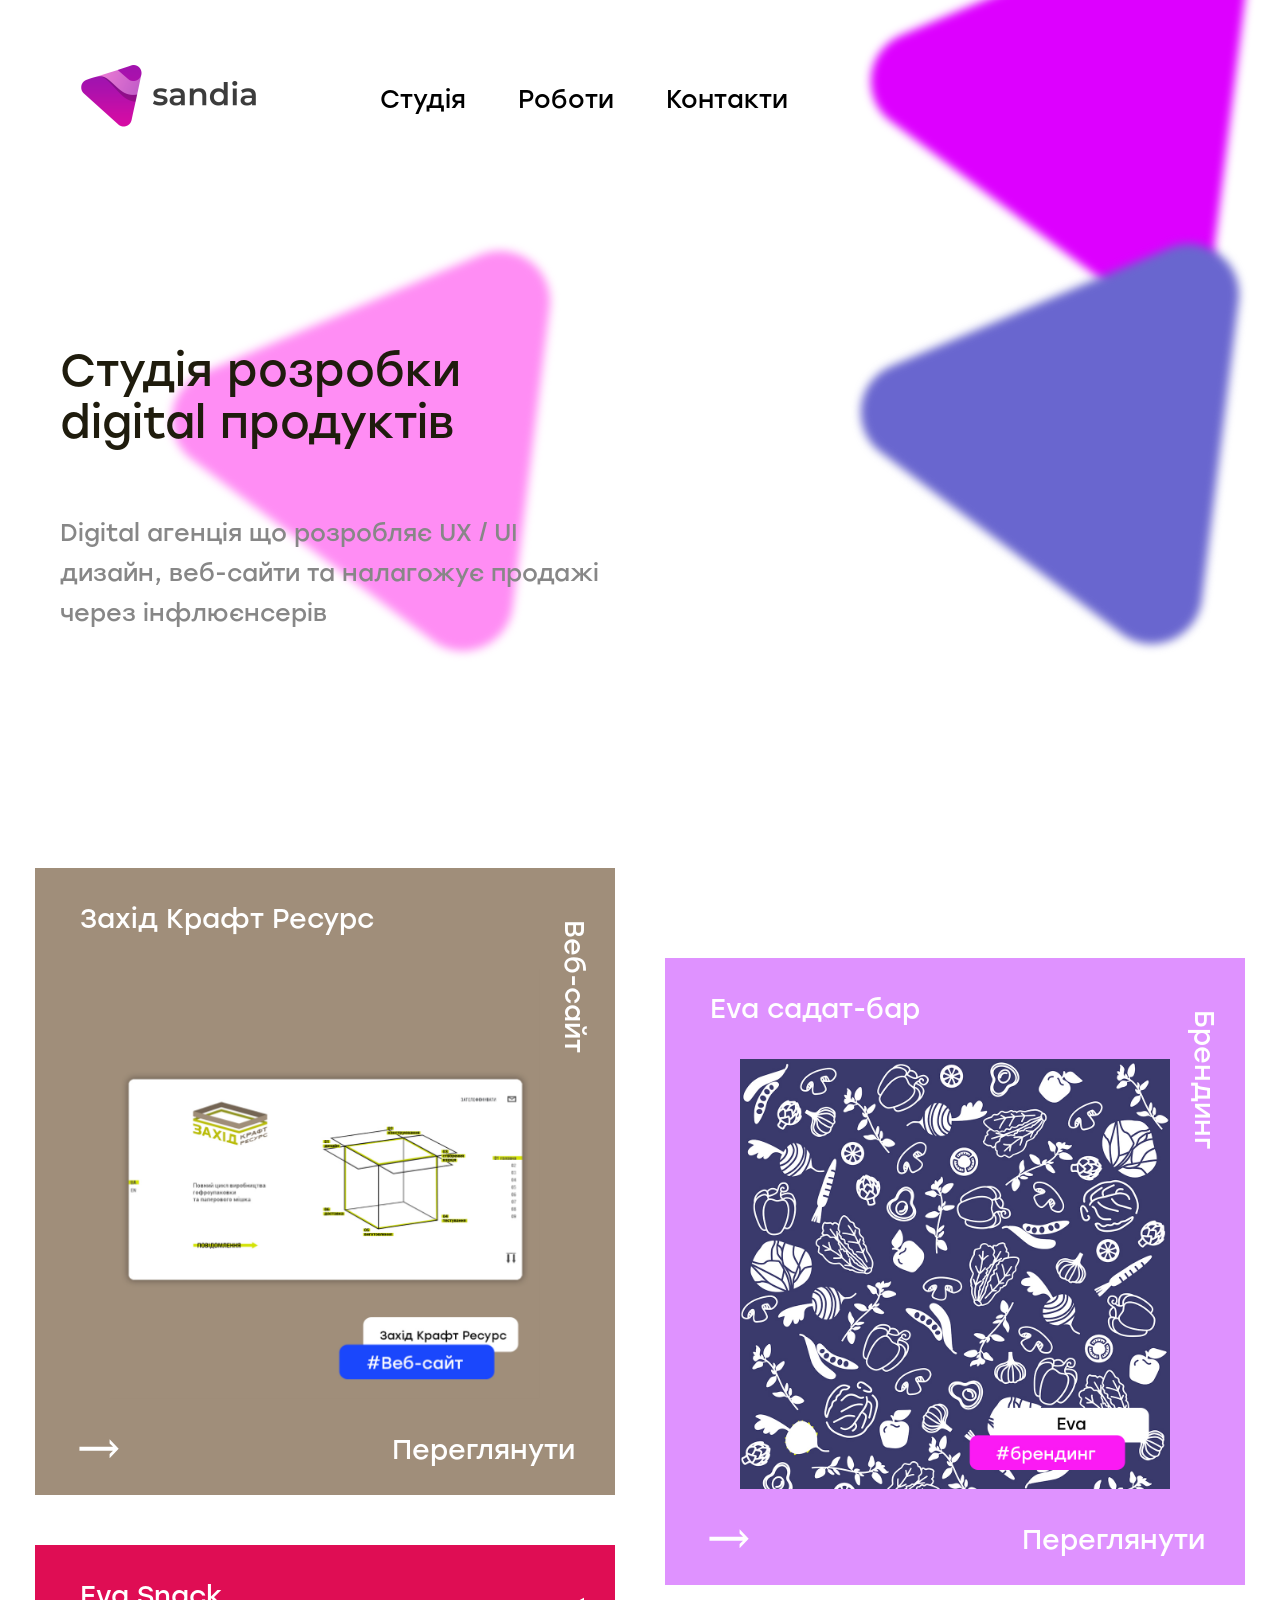
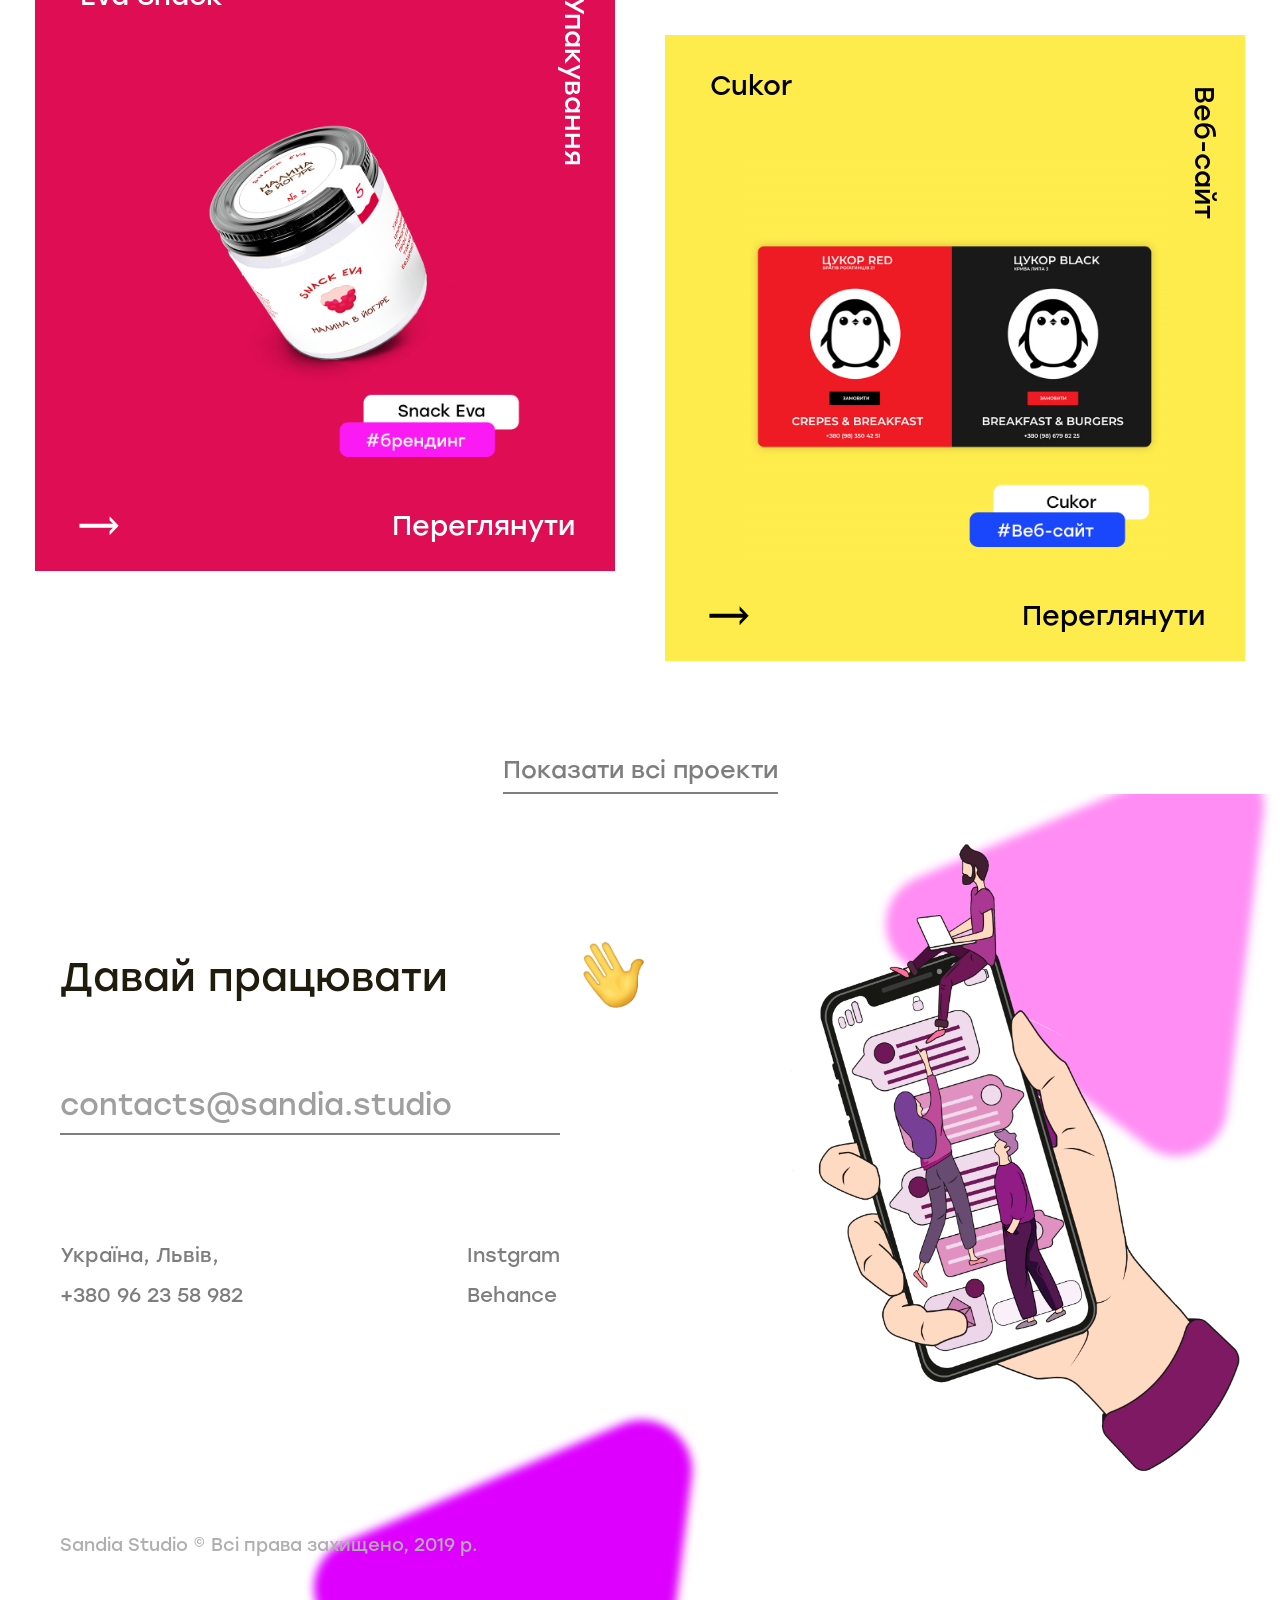
==== commit 165ef2ca: "mobile tri" ====
--- a/index.html
+++ b/index.html
@@ -328,7 +328,7 @@
             </div>
         </div>
         <div class="triangle">
-            <div class="triangle__inner">
+            <div class="triangle__inner triangle__inner--two">
                 <div class="triangle__item triangle__item--four" data-top="1">
                     <svg version="1.1"  xmlns="http://www.w3.org/2000/svg" xmlns:xlink="http://www.w3.org/1999/xlink" x="0px" y="0px"
                          viewBox="0 0 542.7 574.1" style="enable-background:new 0 0 542.7 574.1;" xml:space="preserve">
--- a/css/style.css
+++ b/css/style.css
@@ -96,6 +96,9 @@
     display: flex;
     flex-direction: column;
     align-items: center;
+
+    position: relative;
+    z-index: 5;
 }
 .project__wrap {
     max-width: 1920px;
@@ -611,7 +614,7 @@
     }
     .header-top {
         justify-content: space-between;
-        margin-bottom: 35px;
+        margin-bottom: 100px;
     }
     .header-top__menu {
         display: none;
@@ -737,6 +740,13 @@
         max-width: 400px;
         margin-top: 50px;
     }
+    .header-top__logo {
+        width: 130px;
+    }
+
+    .header-top__logo img{
+        width: 100%;
+    }
 }
 @media (max-width: 500px) {
     .project-top__title,
@@ -830,6 +840,16 @@
     .project__more-btn-link {
         font-size: 18px;
     }
+    .footer-top.header-top__mobile-menu-bottom {
+        max-width: 300px;
+    }
+
+    .footer-bottom__caption-city {
+        font-size: 10px;
+    }
+    .footer-bottom__caption {
+        font-size: 10px;
+    }
 }
 
 
@@ -845,6 +865,11 @@
     position: relative;
     height: 80%;
 }
+
+.triangle__inner--two {
+    overflow: hidden;
+    height: 100%;
+}
 .triangle__item{
     width: 400px;
     height: 400px;
@@ -923,30 +948,84 @@
         bottom: -50px;
     }
 }
+@media (max-width: 1150px) {
+
+    .triangle__item {
+        width: 250px;
+        height: 250px;
+    }
+    .triangle__item svg{
+        animation: none !important;
+        width: 100%;
+    }
+    .triangle__item--two {
+        display: none;
+    }
+    .triangle__item.triangle__item--three {
+        right: 10%;
+        bottom: 100px;
+    }
+
+    .triangle__item.triangle__item--three svg{
+
+    }
+    .triangle__item.triangle__item--one {
+        right: 0%;
+        top: auto;
+        bottom: -205px;
+    }
+    .triangle__item.triangle__item--one svg{
+        /*transform: rotate(-20deg);*/
+    }
+    .triangle__item.triangle__item--five {
+        right: 25%;
+        bottom: 0;
+    }
+}
+@media (max-width: 992px) {
+    .triangle__item.triangle__item--five {
+        right: 15%;
+        bottom: 0;
+    }
+}
+@media (max-width: 768px) {
+    .triangle__item.triangle__item--five {
+        right: 15%;
+        bottom: 0;
+    }
+    .triangle__item.triangle__item--four {
+        right: auto;
+        top: 83px;
+        left: -13%;
+    }
+    .triangle__item.triangle__item--five {
+        right: -10%;
+        bottom: 0;
+    }
+}
+@media (max-width: 500px) {
+    .triangle__item.triangle__item--three {
+        right: -30%;
+        bottom: 100px;
+    }
+
+    .triangle__item.triangle__item--four {
+        right: auto;
+        top: 116px;
+        left: -130px;
+    }
+    .triangle__item.triangle__item--five {
+        bottom: -45px;
+    }
+}
 
 
 /*.triangle__item > div.triangle__item--one {*/
     /*animation: none !important;*/
 
 /*}*/
-.triangle__item {
+/*.triangle__item {*/
      /*background: red;*/
      /*filter: blur(1px);*/
     /*animation: none !important;*/
-}
-
-
-
-/*.ttTR {*/
-/*    transform: translate(200px, 200px);*/
 /*}*/
-/*.ttTL {*/
-/*    transform: translate(-200px, 200px);*/
-/*}*/
-/*.ttBR {*/
-/*    transform: translate(200px, -200px);*/
-/*}*/
-/*.ttBL {*/
-/*    transform: translate(-200px, -200px);*/
-/*}*/
-
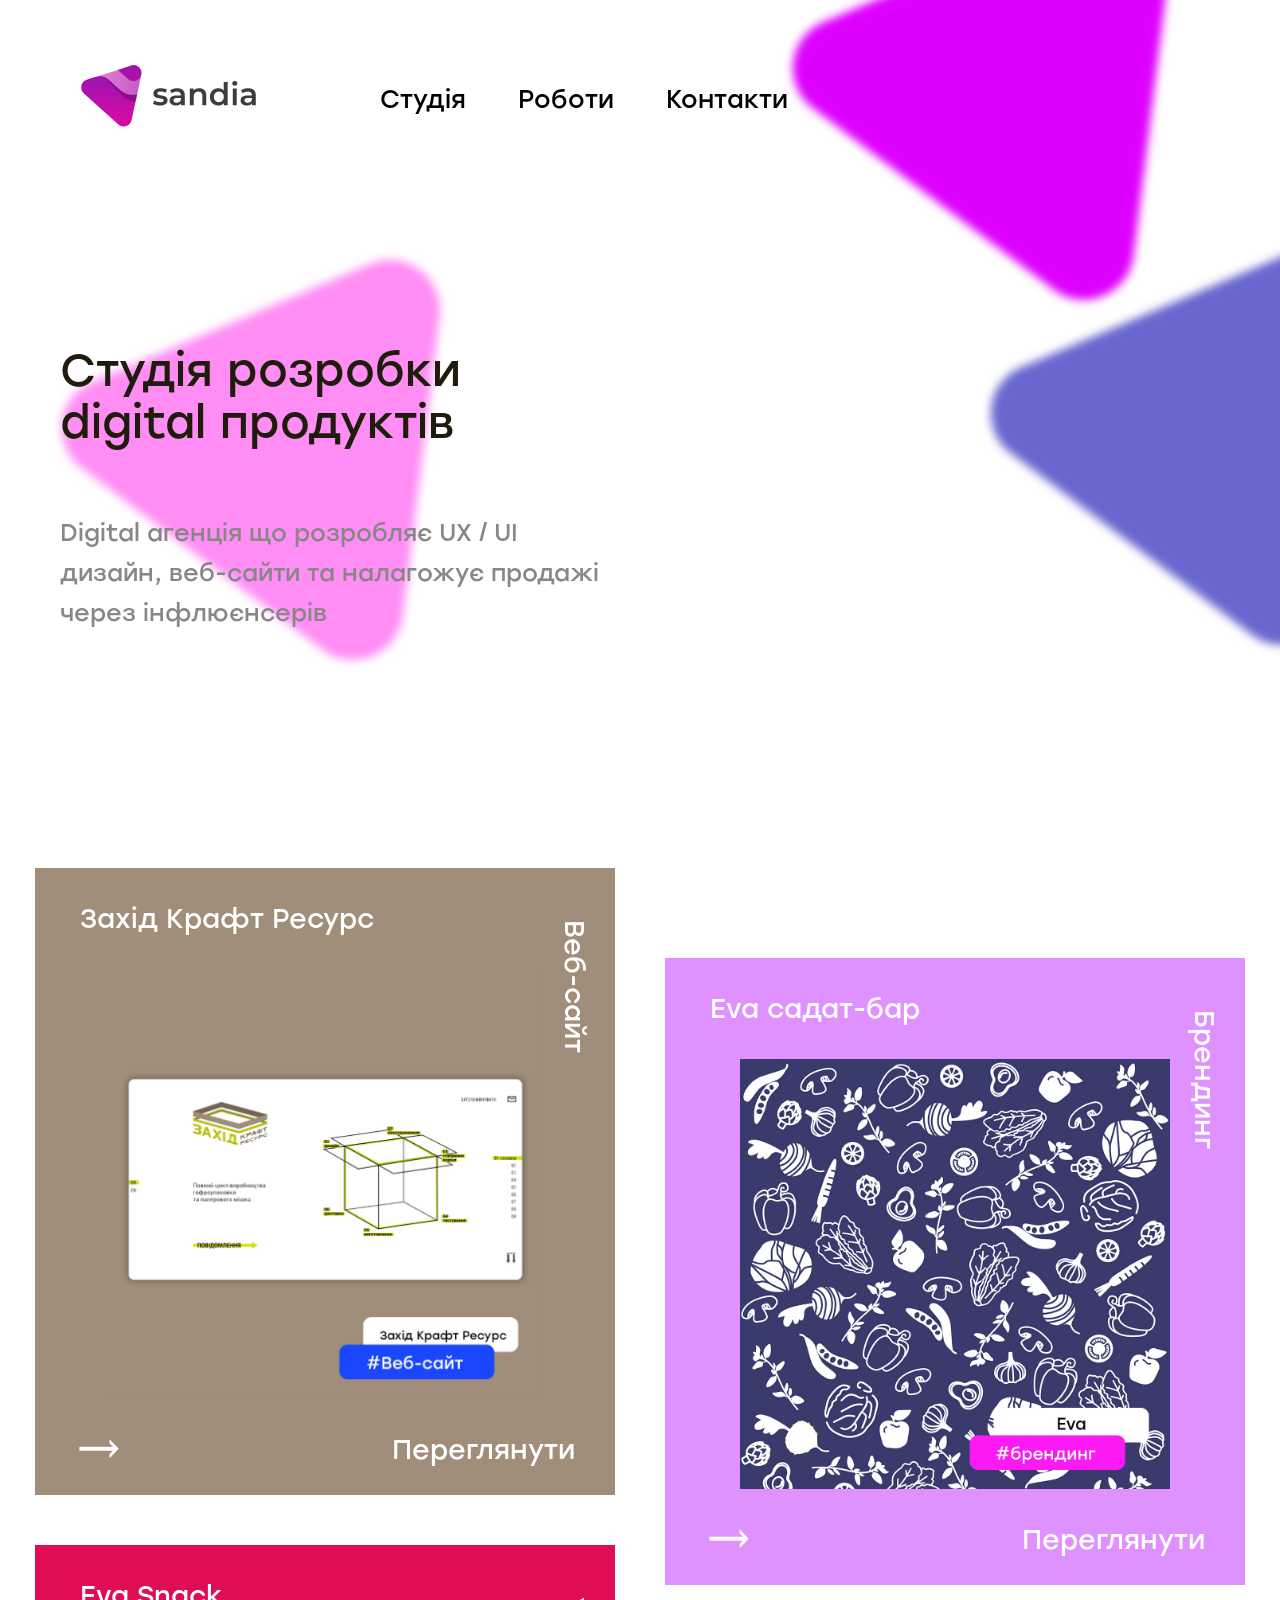
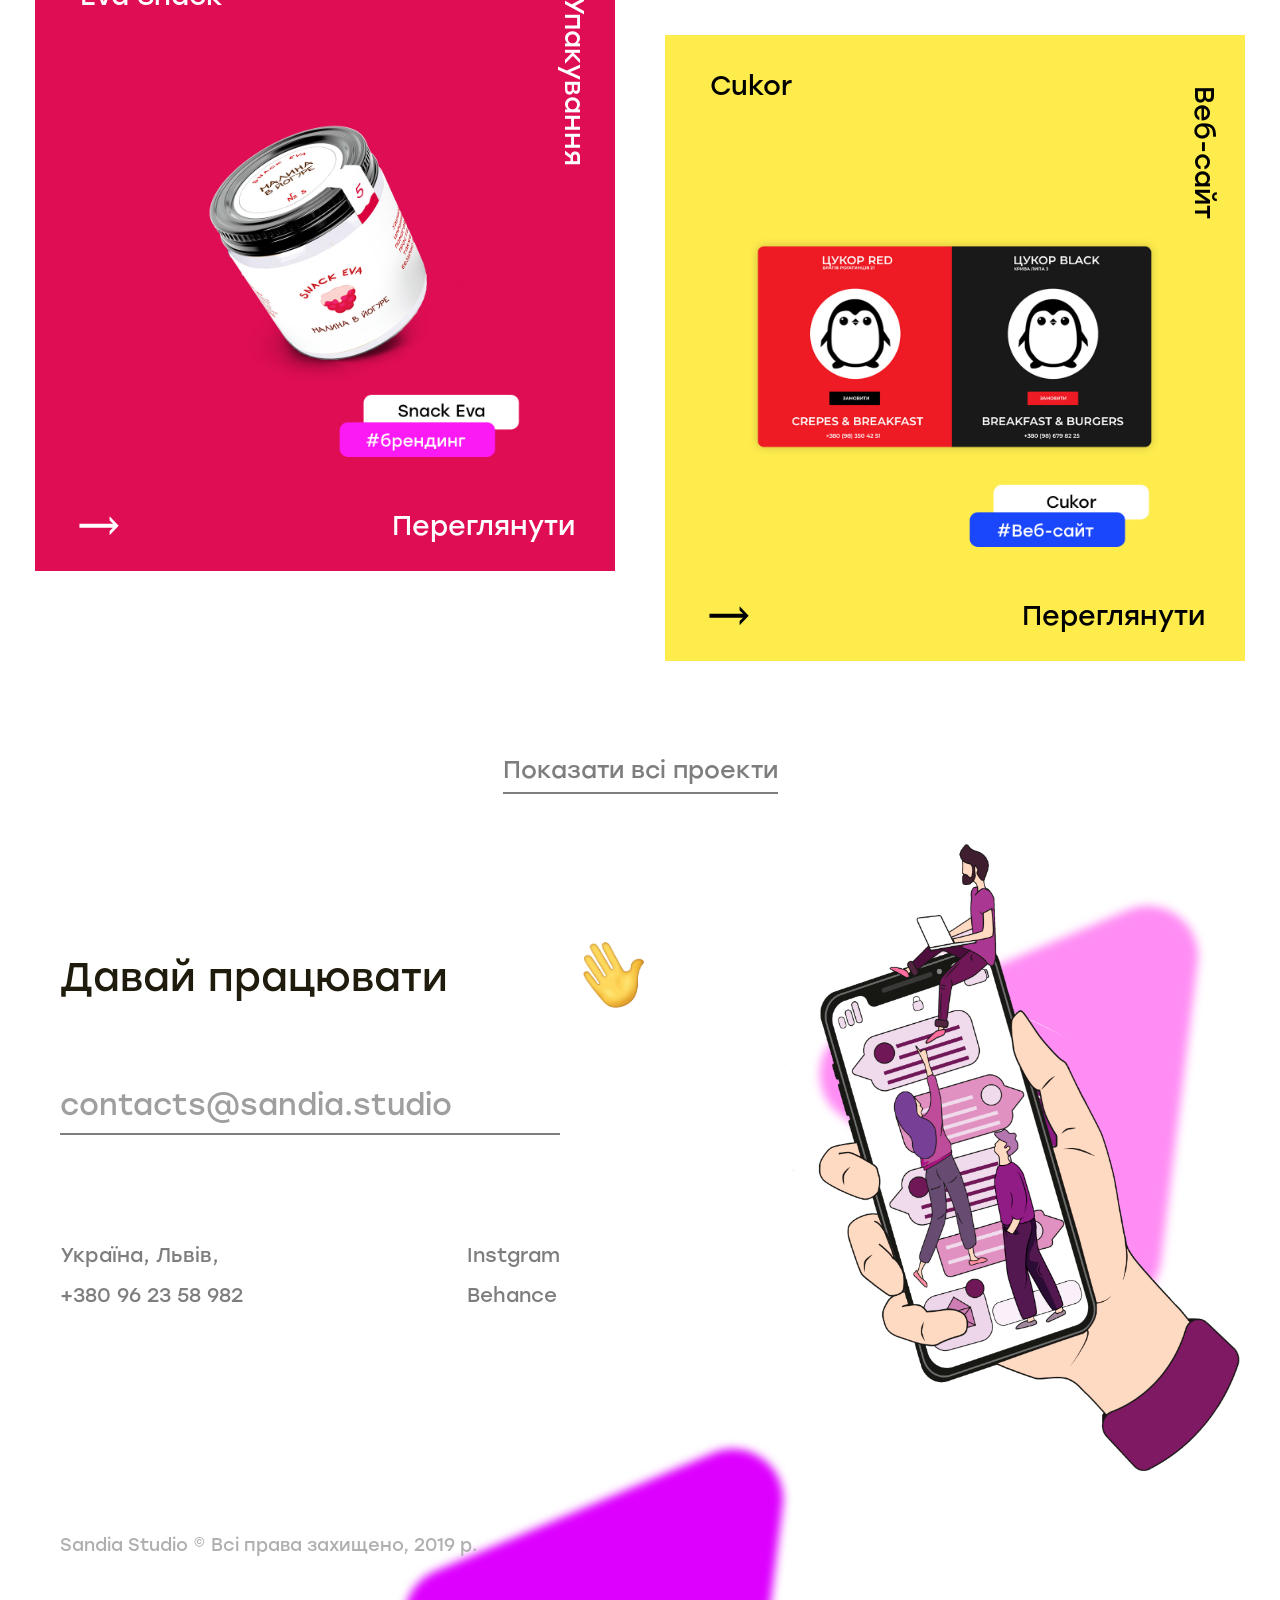
==== commit 7bf3575f: "dsfsd" ====
--- a/index.html
+++ b/index.html
@@ -117,14 +117,7 @@
                             <div class="project-center__img">
                                 <img src="img/project1.png" alt="img">
                             </div>
-                            <!--<div class="project-center__txt">-->
-                                <!--<div class="project-center__title">-->
-                                    <!--Захід Крафт Ресурс-->
-                                <!--</div>-->
-                                <!--<div class="project-center__hash">-->
-                                    <!--#Веб-сайт-->
-                                <!--</div>-->
-                            <!--</div>-->
+
                         </div>
                         <div class="project-bottom">
                             <div class="project-bottom__arrow">
@@ -159,14 +152,7 @@
                             <div class="project-center__img">
                                 <img src="img/project2.png" alt="img">
                             </div>
-                            <!--<div class="project-center__txt">-->
-                                <!--<div class="project-center__title">-->
-                                    <!--Захід Крафт Ресурс-->
-                                <!--</div>-->
-                                <!--<div class="project-center__hash">-->
-                                    <!--#Веб-сайт-->
-                                <!--</div>-->
-                            <!--</div>-->
+
                         </div>
                         <div class="project-bottom">
                             <div class="project-bottom__arrow">
@@ -201,14 +187,7 @@
                             <div class="project-center__img">
                                 <img src="img/project3.png" alt="img">
                             </div>
-                            <!--<div class="project-center__txt">-->
-                                <!--<div class="project-center__title">-->
-                                    <!--Захід Крафт Ресурс-->
-                                <!--</div>-->
-                                <!--<div class="project-center__hash">-->
-                                    <!--#Веб-сайт-->
-                                <!--</div>-->
-                            <!--</div>-->
+
                         </div>
                         <div class="project-bottom">
                             <div class="project-bottom__arrow">
@@ -243,14 +222,7 @@
                             <div class="project-center__img">
                                 <img src="img/project4.png" alt="img">
                             </div>
-                            <!--<div class="project-center__txt">-->
-                                <!--<div class="project-center__title">-->
-                                    <!--Захід Крафт Ресурс-->
-                                <!--</div>-->
-                                <!--<div class="project-center__hash">-->
-                                    <!--#Веб-сайт-->
-                                <!--</div>-->
-                            <!--</div>-->
+
                         </div>
                         <div class="project-bottom">
                             <div class="project-bottom__arrow">
--- a/css/style.css
+++ b/css/style.css
@@ -895,6 +895,12 @@
     top: 20px;
 }
 
+@media (min-width: 1100px) {
+    .triangle__item.triangle__item--four {
+        transform: translateY(150px);
+    }
+}
+
 .triangle__item.triangle__item--five {
     right: 35%;
     bottom: -350px;
@@ -953,6 +959,7 @@
     .triangle__item {
         width: 250px;
         height: 250px;
+        filter: blur(25px);
     }
     .triangle__item svg{
         animation: none !important;
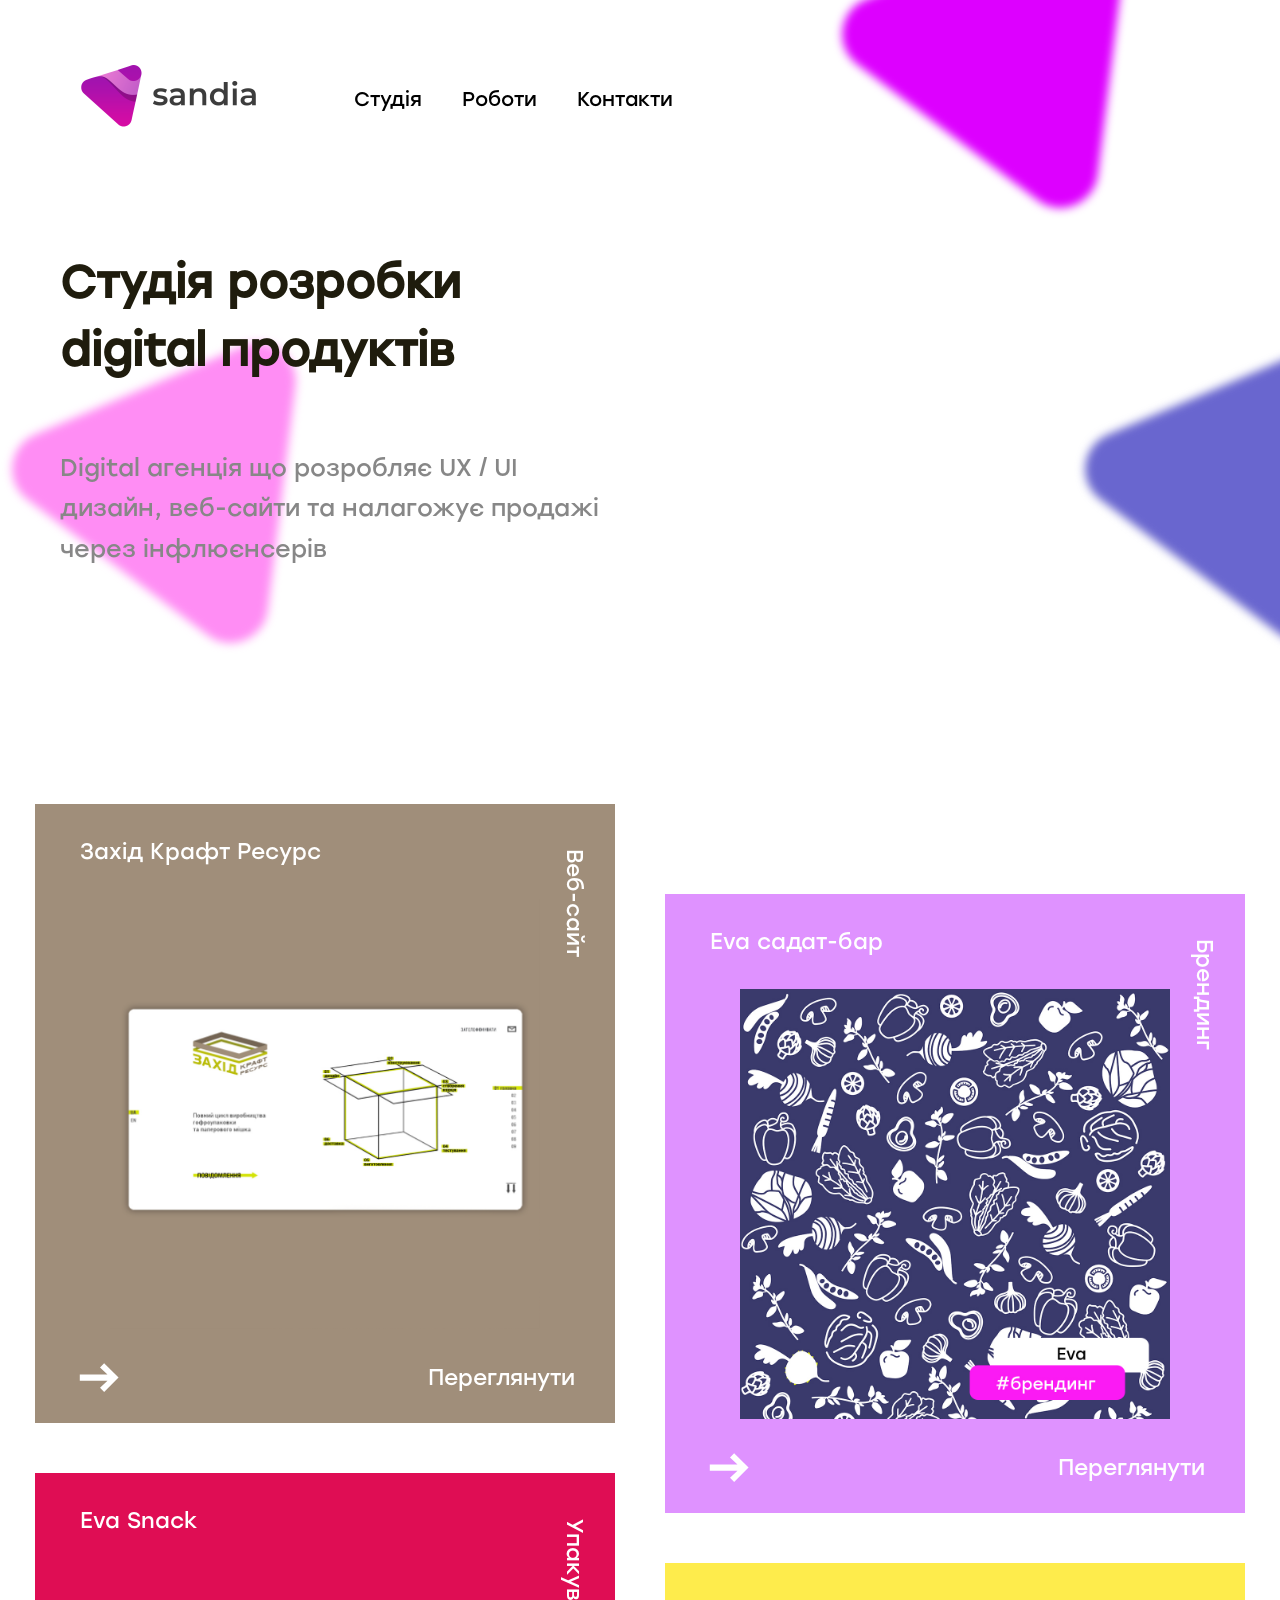
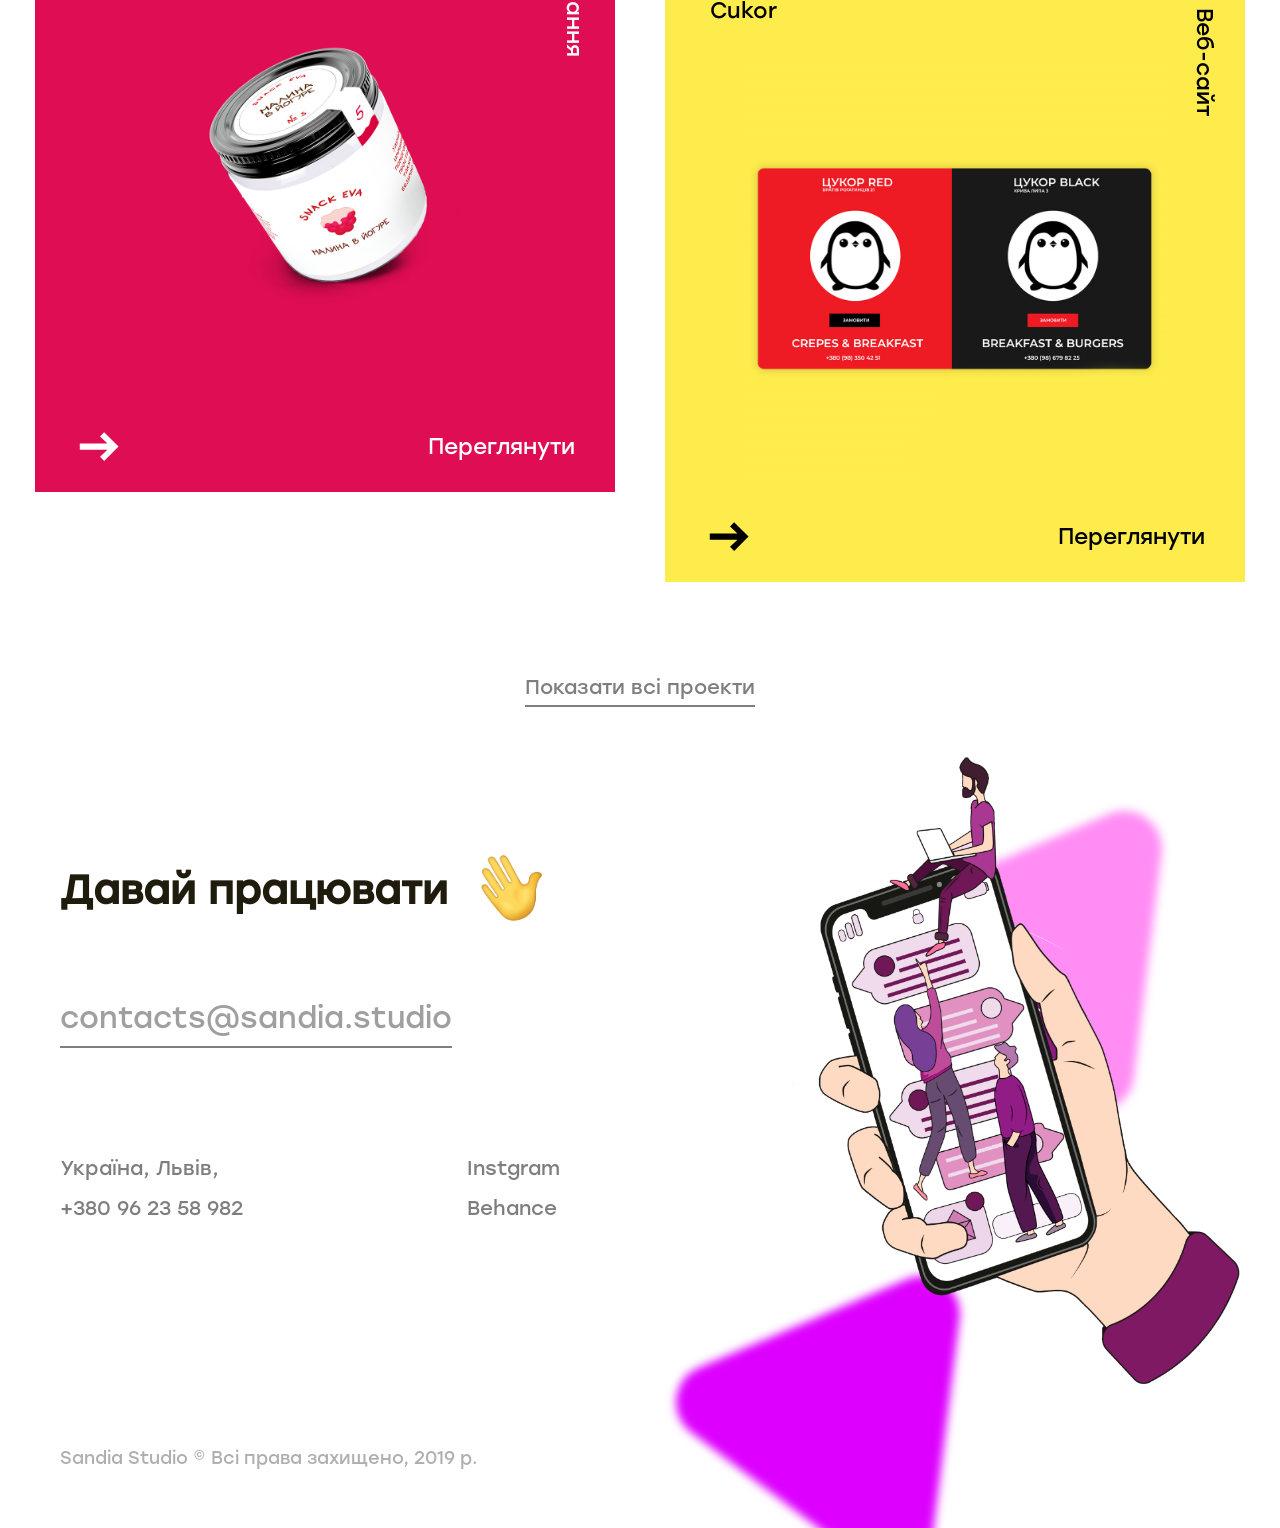
==== commit b90be51c: "fri" ====
--- a/index.html
+++ b/index.html
@@ -12,7 +12,7 @@
 </head>
 <body>
     <header>
-        <div class="header">
+        <div class="header" id="studio">
             <div class="header__inner">
                 <div class="header-top">
                     <div class="header-top__logo header-top__logo-mobile">
@@ -25,17 +25,17 @@
                         <div class="header-top__menu-wrap">
                             <ul class="header-top__menu-list">
                                 <li class="header-top__menu-item">
-                                    <a href="javascript:void(0);" class="header-top__menu-link">
+                                    <a href="#studio" class="header-top__menu-link">
                                         Студія
                                     </a>
                                 </li>
                                 <li class="header-top__menu-item">
-                                    <a href="javascript:void(0);" class="header-top__menu-link">
+                                    <a href="#works" class="header-top__menu-link">
                                         Роботи
                                     </a>
                                 </li>
                                 <li class="header-top__menu-item">
-                                    <a href="javascript:void(0);" class="header-top__menu-link">
+                                    <a href="#contact" class="header-top__menu-link">
                                         Контакти
                                     </a>
                                 </li>
@@ -102,7 +102,7 @@
     </header>
     <main>
         <div class="main__inner">
-            <div class="project__wrap">
+            <div class="project__wrap" id="works">
                 <div class="project__list">
                     <article class="project-item" style="background: #a08e7a">
                         <div class="project-top">
@@ -123,12 +123,10 @@
                             <div class="project-bottom__arrow">
                                 <a href="javascript:void(0);">
                                     <svg version="1.1" id="Слой_1" xmlns="http://www.w3.org/2000/svg" xmlns:xlink="http://www.w3.org/1999/xlink" x="0px" y="0px"
-                                             viewBox="0 0 36.6 17.7"   xml:space="preserve">
-                                    <style type="text/css">
-                                    </style>
-                                            <g class="st0">
-                                            <path class="st1" d="M0.4,7.2h30.8L28,4.1V0.3l8.3,8.6V9L28,17.6v-3.8l3.1-3.1H0.4V7.2z"/>
-                                        </g>
+                                         viewBox="0 0 35.8 26.3" style="enable-background:new 0 0 35.8 26.3;" xml:space="preserve">
+                                    <g class="st0">
+                                        <path class="st1" d="M18.8,22.2l6.7-6.4H0.7v-5.4h24.8L18.8,4l3.7-3.8l12.9,12.8L22.5,25.9L18.8,22.2z"/>
+                                    </g>
                                     </svg>
                                 </a>
                             </div>
@@ -158,11 +156,9 @@
                             <div class="project-bottom__arrow">
                                 <a href="javascript:void(0);">
                                     <svg version="1.1" id="Слой_1" xmlns="http://www.w3.org/2000/svg" xmlns:xlink="http://www.w3.org/1999/xlink" x="0px" y="0px"
-                                         viewBox="0 0 36.6 17.7"   xml:space="preserve">
-                                    <style type="text/css">
-                                    </style>
+                                         viewBox="0 0 35.8 26.3" style="enable-background:new 0 0 35.8 26.3;" xml:space="preserve">
                                     <g class="st0">
-                                        <path class="st1" d="M0.4,7.2h30.8L28,4.1V0.3l8.3,8.6V9L28,17.6v-3.8l3.1-3.1H0.4V7.2z"/>
+                                        <path class="st1" d="M18.8,22.2l6.7-6.4H0.7v-5.4h24.8L18.8,4l3.7-3.8l12.9,12.8L22.5,25.9L18.8,22.2z"/>
                                     </g>
                                     </svg>
                                 </a>
@@ -193,11 +189,9 @@
                             <div class="project-bottom__arrow">
                                 <a href="javascript:void(0);">
                                     <svg version="1.1" id="Слой_1" xmlns="http://www.w3.org/2000/svg" xmlns:xlink="http://www.w3.org/1999/xlink" x="0px" y="0px"
-                                         viewBox="0 0 36.6 17.7"   xml:space="preserve">
-                                    <style type="text/css">
-                                    </style>
+                                         viewBox="0 0 35.8 26.3" style="enable-background:new 0 0 35.8 26.3;" xml:space="preserve">
                                     <g class="st0">
-                                        <path class="st1" d="M0.4,7.2h30.8L28,4.1V0.3l8.3,8.6V9L28,17.6v-3.8l3.1-3.1H0.4V7.2z"/>
+                                        <path class="st1" d="M18.8,22.2l6.7-6.4H0.7v-5.4h24.8L18.8,4l3.7-3.8l12.9,12.8L22.5,25.9L18.8,22.2z"/>
                                     </g>
                                     </svg>
                                 </a>
@@ -228,11 +222,9 @@
                             <div class="project-bottom__arrow">
                                 <a href="javascript:void(0);">
                                     <svg version="1.1" id="Слой_1" xmlns="http://www.w3.org/2000/svg" xmlns:xlink="http://www.w3.org/1999/xlink" x="0px" y="0px"
-                                         viewBox="0 0 36.6 17.7"   xml:space="preserve">
-                                    <style type="text/css">
-                                    </style>
+                                         viewBox="0 0 35.8 26.3" style="enable-background:new 0 0 35.8 26.3;" xml:space="preserve">
                                     <g class="st0">
-                                        <path class="st1" d="M0.4,7.2h30.8L28,4.1V0.3l8.3,8.6V9L28,17.6v-3.8l3.1-3.1H0.4V7.2z"/>
+                                        <path class="st1" d="M18.8,22.2l6.7-6.4H0.7v-5.4h24.8L18.8,4l3.7-3.8l12.9,12.8L22.5,25.9L18.8,22.2z"/>
                                     </g>
                                     </svg>
                                 </a>
@@ -258,7 +250,7 @@
     <footer>
         <div class="footer">
             <div class="footer__inner">
-                <div class="footer-top">
+                <div class="footer-top" id="contact">
                     <div class="footer-top__title">
                         Давай працювати
                     </div>
--- a/css/style.css
+++ b/css/style.css
@@ -72,11 +72,13 @@
 }
 .header-bottom__title {
     font-size: 95px;
-    font-weight: 500;
     color: #1f1c0d;
     margin: 0;
     z-index: 5;
     position: relative;
+    font-weight: 600;
+
+    line-height: 1.5;
 }
 /*.header-bottom__title span{*/
     /*display: none;*/
@@ -129,7 +131,7 @@
 }
 
 .project-item:nth-child(even){
-    transition: 1s 0.5s;
+    transition: 0.5s 0.5s;
     transform: translateY(0);
 }
 
@@ -140,6 +142,19 @@
 
 .project-item.project-item--animate:nth-child(even){
     transform: translateY(90px);
+}
+
+.project-item.project-item--animate:nth-child(1) {
+    transition-delay: 0.3s;
+}
+.project-item.project-item--animate:nth-child(2) {
+    transition-delay: 0.5s;
+}
+.project-item.project-item--animate:nth-child(3) {
+    transition-delay: 0.6s;
+}
+.project-item.project-item--animate:nth-child(4) {
+    transition-delay: 0.8s;
 }
 
 .project-item:nth-child(even) {
@@ -256,6 +271,7 @@
     display: flex;
     justify-content: center;
 }
+
 .footer__inner {
     max-width: 1920px;
     width: 100%;
@@ -321,22 +337,25 @@
     }
 }
 .footer-top {
-    max-width: 675px;
-    width: 100%;
+    /*max-width: 675px;*/
+    /*width: 100%;*/
 }
 .footer-top__title {
-    font-size: 60px;
+    /*font-size: 60px;*/
+    font-size: 55px;
     color: #1f1c0d;
     position: relative;
     z-index: 5;
     position: relative;
+    display: inline-flex;
+    font-weight: 600;
 }
 .footer-top__title:after {
     content: '';
     display: flex;
     background:url("../img/Hand.png") center center no-repeat;
     position: absolute;
-    right: -100px;
+    right: -110px;
     top: -28px;
     width: 100px;
     height: 100px;
@@ -346,6 +365,7 @@
     margin-top: 75px;
     z-index: 5;
     position: relative;
+    display: flex;
 }
 .footer-top__contact a {
     font-size: 41px;
@@ -373,7 +393,8 @@
 }
 .footer-center {
     margin-top: 148px;
-    max-width: 675px;
+    /*max-width: 675px;*/
+    max-width: 570px;
     width: 100%;
 }
 .footer-center__inner {
@@ -533,7 +554,7 @@
         padding: 160px 0 60px 60px;
     }
     .footer-top {
-        max-width: 500px;
+        /*max-width: 500px;*/
     }
     .footer-top__title {
         font-size: 40px;
@@ -564,6 +585,21 @@
     }
     .footer-bottom {
         margin-top: 220px;
+    }
+}
+
+@media (max-width: 1400px) {
+    .project-top__title {
+        font-size: 22px;
+    }
+    .project-top__desc {
+        font-size: 22px;
+    }
+    .project-bottom__btn-link {
+        font-size: 22px;
+    }
+    .project__more-btn-link {
+        font-size: 20px;
     }
 }
 
@@ -638,7 +674,7 @@
         padding-top: 20px;
     }
     .header-top__menu-item {
-        margin: 15px 0;
+        margin: 15px 0 !important;
         width: 100%;
         display: flex;
         justify-content: center;
@@ -650,8 +686,8 @@
     .header-top__mobile-menu-bottom {
         display: flex;
         flex-direction: column;
-        width: 100%;
-        max-width: 320px;
+        /*width: 100%;*/
+        /*max-width: 320px;*/
         margin: 0 auto;
     }
     .header-top__mobile-menu-bottom .footer-top__title {
@@ -660,7 +696,7 @@
     .header-top__mobile-menu-bottom .footer-top__title:after {
         width: 50px;
         height: 50px;
-        right: 0;
+        right: -15px;
         top: -18px;
     }
     .header-top__mobile-menu-bottom .footer-top__contact {
@@ -705,7 +741,7 @@
     }
 
     .footer-top__title:after {
-        right: -10px;
+        right: -70px;
     }
 
     .footer__inner {
@@ -718,10 +754,10 @@
         justify-content: center;
     }
     .footer-top {
-        max-width: 400px;
+        /*max-width: 400px;*/
     }
     .footer-top.header-top__mobile-menu-bottom {
-        max-width: 320px;
+        /*max-width: 320px;*/
     }
     .footer-top__title {
         font-size: 30px;
@@ -737,7 +773,8 @@
         font-size: 24px;
     }
     .footer-center {
-        max-width: 400px;
+        /*max-width: 400px;*/
+        max-width: 315px;
         margin-top: 50px;
     }
     .header-top__logo {
@@ -773,6 +810,7 @@
     }
     .footer-center {
         margin-top: 20px;
+        max-width: 265px;
     }
     .footer-center__inner {
         flex-direction: column;
@@ -818,7 +856,7 @@
     .footer-top__title:after {
         width: 50px;
         height: 50px;
-        right: 0;
+        right: -60px;
         top: -12px;
     }
     .footer-top__contact a {
@@ -841,7 +879,7 @@
         font-size: 18px;
     }
     .footer-top.header-top__mobile-menu-bottom {
-        max-width: 300px;
+        /*max-width: 300px;*/
     }
 
     .footer-bottom__caption-city {
@@ -865,7 +903,6 @@
     position: relative;
     height: 80%;
 }
-
 .triangle__inner--two {
     overflow: hidden;
     height: 100%;
@@ -946,12 +983,49 @@
     }
 }
 
-
+@media (max-width: 1450px) {
+    .triangle__item {
+        width: 300px;
+        height: 300px;
+    }
+    .triangle__item svg {
+        height: 300px;
+        width: 300px;
+    }
+    .header-top {
+        margin-bottom: 110px;
+    }
+    .header-top__menu-item {
+        margin: 0 20px;
+    }
+    .header-top__logo {
+        margin-right: 60px;
+    }
+    .header-top__menu-link {
+        font-size: 20px;
+    }
+}
 @media (max-width: 1400px) {
+    /*.triangle__item.triangle__item--three {*/
+        /*right: 0%;*/
+        /*!*bottom: -120px;*!*/
+        /*bottom: -50px;*/
+    /*}*/
+    .triangle__item.triangle__item--one {
+        right: 11%;
+        top: -35px;
+    }
     .triangle__item.triangle__item--three {
         right: 0%;
-        /*bottom: -120px;*/
-        bottom: -50px;
+        bottom: -40%;
+    }
+    .triangle__item.triangle__item--two {
+        left: 5%;
+        bottom: -40%;
+    }
+    .triangle__item.triangle__item--five {
+        right: 25%;
+        bottom: -200px;
     }
 }
 @media (max-width: 1150px) {
@@ -1018,12 +1092,15 @@
 
     .triangle__item.triangle__item--four {
         right: auto;
-        top: 116px;
         left: -130px;
+        top: auto;
+        bottom: -40px;
     }
     .triangle__item.triangle__item--five {
-        bottom: -45px;
-    }
+        /*bottom: -45px;*/
+        bottom: -130px;
+    }
+
 }
 
 
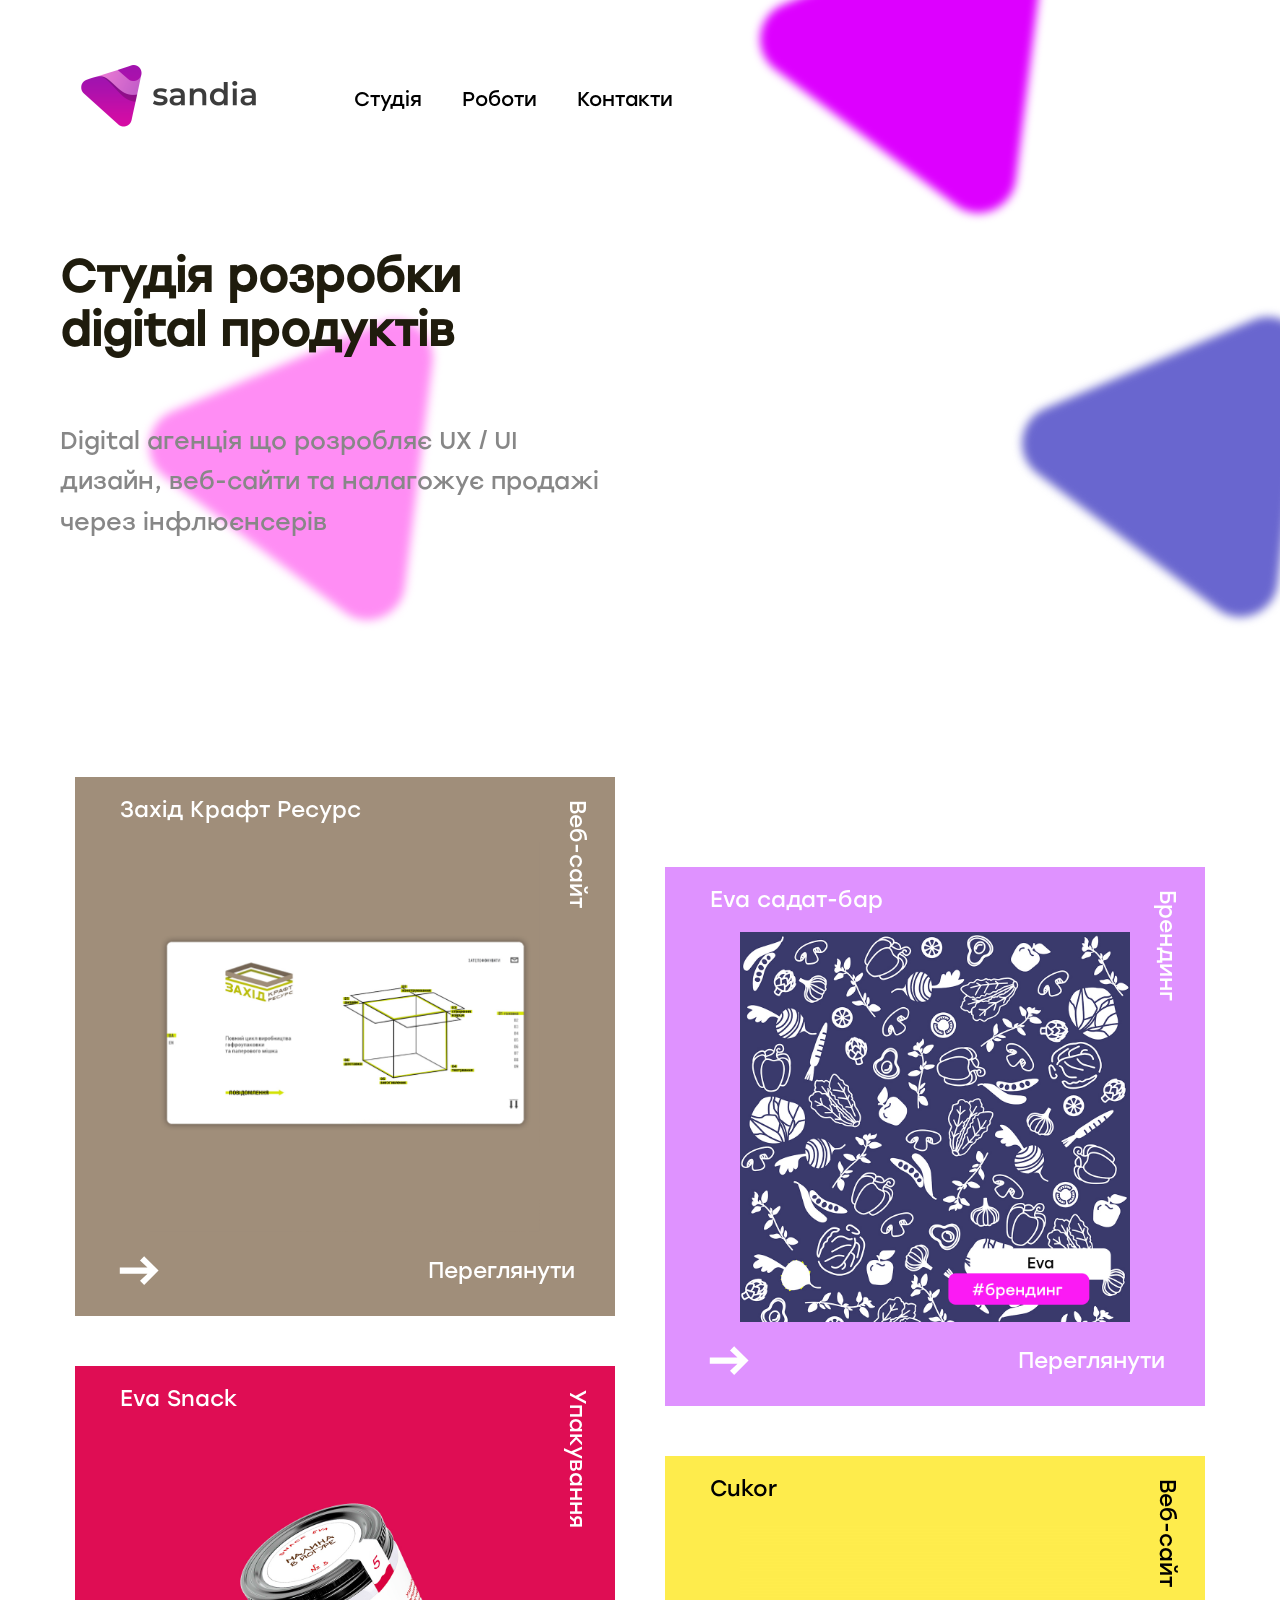
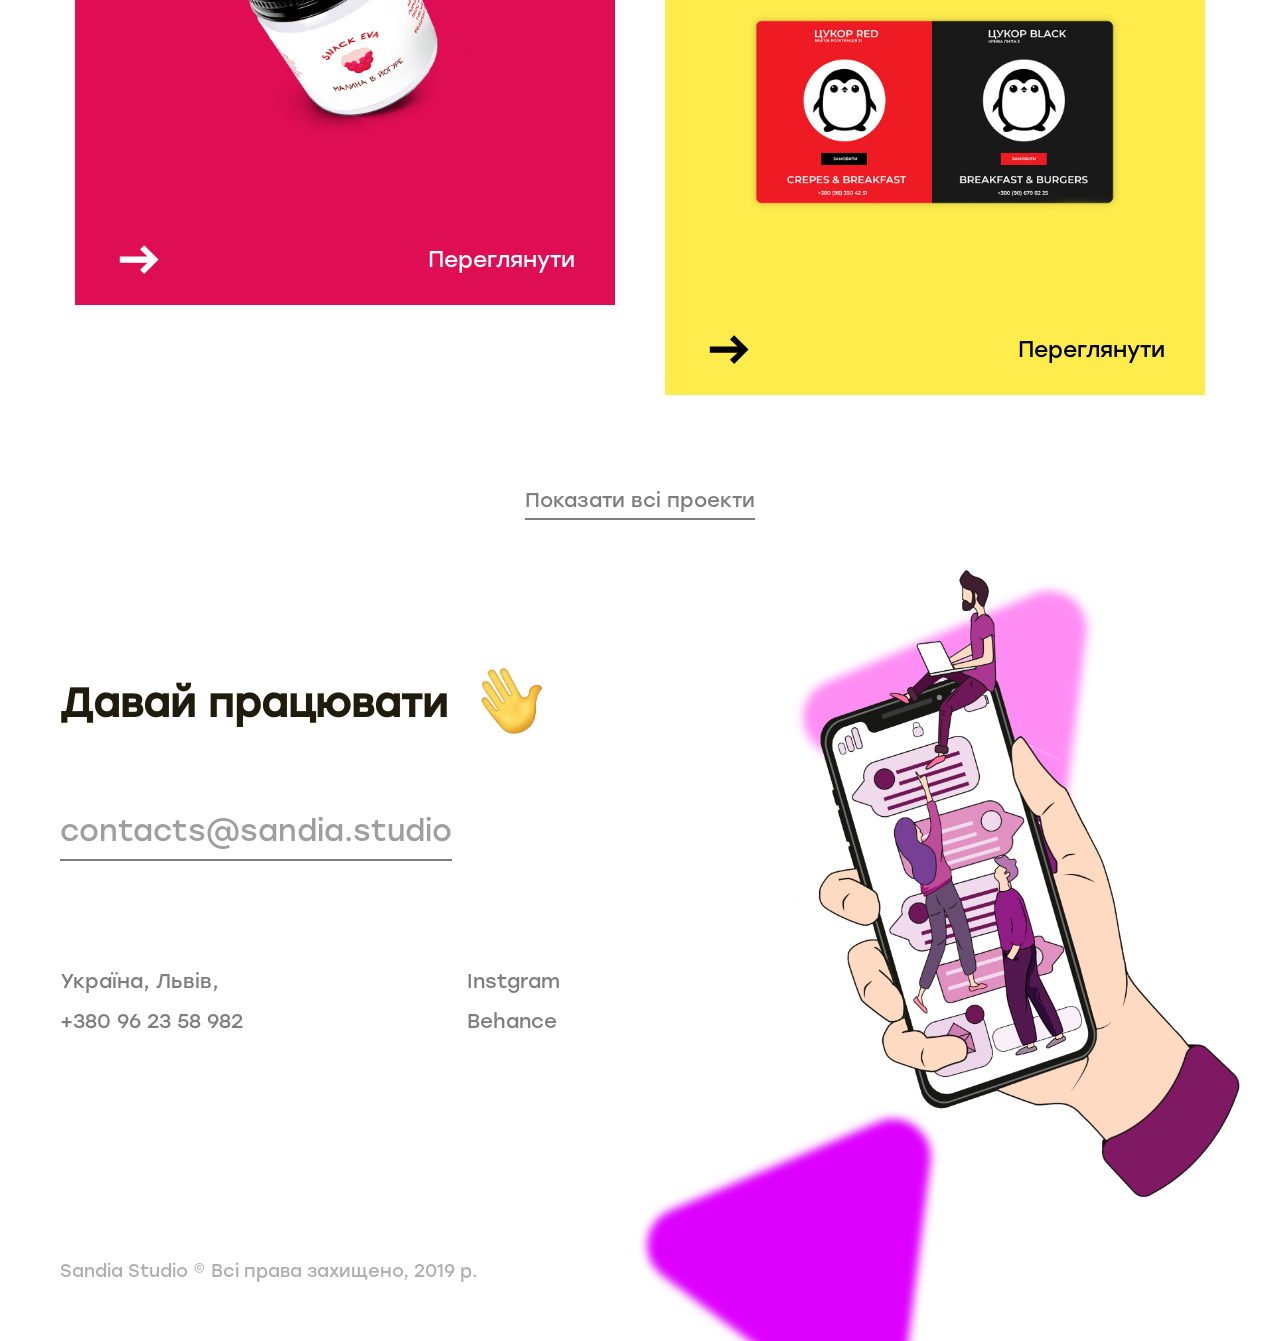
==== commit 2591edf3: "last?" ====
--- a/index.html
+++ b/index.html
@@ -2,8 +2,7 @@
 <html lang="en">
 <head>
     <meta charset="UTF-8">
-    <meta name="viewport"
-          content="width=device-width, user-scalable=no, initial-scale=1.0, maximum-scale=1.0, minimum-scale=1.0">
+    <meta name="viewport" content="width=device-width, initial-scale=1.0">
     <meta http-equiv="X-UA-Compatible" content="ie=edge">
     <title>sandia</title>
 
@@ -104,7 +103,7 @@
         <div class="main__inner">
             <div class="project__wrap" id="works">
                 <div class="project__list">
-                    <article class="project-item" style="background: #a08e7a">
+                    <div class="project-item" style="background: #a08e7a">
                         <div class="project-top">
                             <div class="project-top__title">
                                 Захід Крафт Ресурс
@@ -122,7 +121,7 @@
                         <div class="project-bottom">
                             <div class="project-bottom__arrow">
                                 <a href="javascript:void(0);">
-                                    <svg version="1.1" id="Слой_1" xmlns="http://www.w3.org/2000/svg" xmlns:xlink="http://www.w3.org/1999/xlink" x="0px" y="0px"
+                                    <svg version="1.1" xmlns="http://www.w3.org/2000/svg" xmlns:xlink="http://www.w3.org/1999/xlink" x="0px" y="0px"
                                          viewBox="0 0 35.8 26.3" style="enable-background:new 0 0 35.8 26.3;" xml:space="preserve">
                                     <g class="st0">
                                         <path class="st1" d="M18.8,22.2l6.7-6.4H0.7v-5.4h24.8L18.8,4l3.7-3.8l12.9,12.8L22.5,25.9L18.8,22.2z"/>
@@ -136,8 +135,8 @@
                                 </a>
                             </div>
                         </div>
-                    </article>
-                    <article class="project-item" style="background: #df92ff">
+                    </div>
+                    <div class="project-item" style="background: #df92ff">
                         <div class="project-top">
                             <div class="project-top__title">
                                 Eva садат-бар
@@ -155,7 +154,7 @@
                         <div class="project-bottom">
                             <div class="project-bottom__arrow">
                                 <a href="javascript:void(0);">
-                                    <svg version="1.1" id="Слой_1" xmlns="http://www.w3.org/2000/svg" xmlns:xlink="http://www.w3.org/1999/xlink" x="0px" y="0px"
+                                    <svg version="1.1" xmlns="http://www.w3.org/2000/svg" xmlns:xlink="http://www.w3.org/1999/xlink" x="0px" y="0px"
                                          viewBox="0 0 35.8 26.3" style="enable-background:new 0 0 35.8 26.3;" xml:space="preserve">
                                     <g class="st0">
                                         <path class="st1" d="M18.8,22.2l6.7-6.4H0.7v-5.4h24.8L18.8,4l3.7-3.8l12.9,12.8L22.5,25.9L18.8,22.2z"/>
@@ -169,8 +168,8 @@
                                 </a>
                             </div>
                         </div>
-                    </article>
-                    <article class="project-item" style="background: #df0d54">
+                    </div>
+                    <div class="project-item" style="background: #df0d54">
                         <div class="project-top">
                             <div class="project-top__title">
                                 Eva Snack
@@ -188,7 +187,7 @@
                         <div class="project-bottom">
                             <div class="project-bottom__arrow">
                                 <a href="javascript:void(0);">
-                                    <svg version="1.1" id="Слой_1" xmlns="http://www.w3.org/2000/svg" xmlns:xlink="http://www.w3.org/1999/xlink" x="0px" y="0px"
+                                    <svg version="1.1" xmlns="http://www.w3.org/2000/svg" xmlns:xlink="http://www.w3.org/1999/xlink" x="0px" y="0px"
                                          viewBox="0 0 35.8 26.3" style="enable-background:new 0 0 35.8 26.3;" xml:space="preserve">
                                     <g class="st0">
                                         <path class="st1" d="M18.8,22.2l6.7-6.4H0.7v-5.4h24.8L18.8,4l3.7-3.8l12.9,12.8L22.5,25.9L18.8,22.2z"/>
@@ -202,8 +201,8 @@
                                 </a>
                             </div>
                         </div>
-                    </article>
-                    <article class="project-item black-txt" style="background: #feec4c">
+                    </div>
+                    <div class="project-item black-txt" style="background: #feec4c">
                         <div class="project-top">
                             <div class="project-top__title">
                                 Cukor
@@ -221,7 +220,7 @@
                         <div class="project-bottom">
                             <div class="project-bottom__arrow">
                                 <a href="javascript:void(0);">
-                                    <svg version="1.1" id="Слой_1" xmlns="http://www.w3.org/2000/svg" xmlns:xlink="http://www.w3.org/1999/xlink" x="0px" y="0px"
+                                    <svg version="1.1" xmlns="http://www.w3.org/2000/svg" xmlns:xlink="http://www.w3.org/1999/xlink" x="0px" y="0px"
                                          viewBox="0 0 35.8 26.3" style="enable-background:new 0 0 35.8 26.3;" xml:space="preserve">
                                     <g class="st0">
                                         <path class="st1" d="M18.8,22.2l6.7-6.4H0.7v-5.4h24.8L18.8,4l3.7-3.8l12.9,12.8L22.5,25.9L18.8,22.2z"/>
@@ -235,7 +234,7 @@
                                 </a>
                             </div>
                         </div>
-                    </article>
+                    </div>
                 </div>
             </div>
             <div class="project__more">
--- a/css/style.css
+++ b/css/style.css
@@ -19,7 +19,7 @@
 }
 .header {
     /*margin: 79px 0 294px 127px;*/
-    padding: 79px 0 294px 127px;
+    padding: 59px 0 294px 127px;
     display: flex;
     flex-direction: column;
     align-items: center;
@@ -33,7 +33,7 @@
     width: 100%;
     display: flex;
     align-items: center;
-    margin-bottom: 206px;
+    margin-bottom: 175px;
     z-index: 10;
     position: relative;
 }
@@ -78,7 +78,7 @@
     position: relative;
     font-weight: 600;
 
-    line-height: 1.5;
+    line-height: 1.2;
 }
 /*.header-bottom__title span{*/
     /*display: none;*/
@@ -108,7 +108,7 @@
     display: flex;
     flex-direction: column;
     align-items: center;
-    margin-top: 325px;
+    margin-top: 235px;
 }
 .project__list {
     display: flex;
@@ -145,16 +145,16 @@
 }
 
 .project-item.project-item--animate:nth-child(1) {
+    /*transition-delay: 0.3s;*/
+}
+.project-item.project-item--animate:nth-child(2) {
     transition-delay: 0.3s;
 }
-.project-item.project-item--animate:nth-child(2) {
-    transition-delay: 0.5s;
-}
 .project-item.project-item--animate:nth-child(3) {
+    transition-delay: 0.4s;
+}
+.project-item.project-item--animate:nth-child(4) {
     transition-delay: 0.6s;
-}
-.project-item.project-item--animate:nth-child(4) {
-    transition-delay: 0.8s;
 }
 
 .project-item:nth-child(even) {
@@ -524,7 +524,7 @@
     }
 }
 
-@media (max-width: 1500px) {
+@media (max-width: 1600px) {
     .header {
         padding: 60px 60px 60px 60px;
     }
@@ -579,7 +579,7 @@
     }
 }
 
-@media (max-width: 1500px) {
+@media (max-width: 1600px) {
     .footer__hand-phone {
         max-width: 450px;
     }
@@ -601,11 +601,39 @@
     .project__more-btn-link {
         font-size: 20px;
     }
+    .project-item.project-item--animate:nth-child(1) {
+        transition-delay: 0s;
+    }
+    .project-item.project-item--animate:nth-child(2) {
+        transition-delay: 0s;
+    }
+    .project-item.project-item--animate:nth-child(3) {
+        transition-delay: 0s;
+    }
+    .project-item.project-item--animate:nth-child(4) {
+        transition-delay: 0s;
+    }
+
+}
+
+@media (max-width: 1300px) {
+    .project-item {
+        max-width: 540px;
+    }
+    .project-top {
+        padding: 20px 45px;
+    }
+    .project-bottom {
+        display: flex;
+        justify-content: space-between;
+        align-items: center;
+        padding: 20px 40px 30px 44px;
+    }
 }
 
 @media (max-width: 1260px) {
     .project-item:nth-child(even) {
-        transform: translateY(0);
+        transform: translateY(-100px);
     }
     .project-item.project-item--animate:nth-child(even){
         transform: translateY(0);
@@ -622,7 +650,6 @@
     .footer__hand-phone {
         display: none;
     }
-
     .footer-bottom {
         margin-top: 80px;
     }
@@ -1053,7 +1080,7 @@
     .triangle__item.triangle__item--one {
         right: 0%;
         top: auto;
-        bottom: -205px;
+        bottom: -275px;
     }
     .triangle__item.triangle__item--one svg{
         /*transform: rotate(-20deg);*/
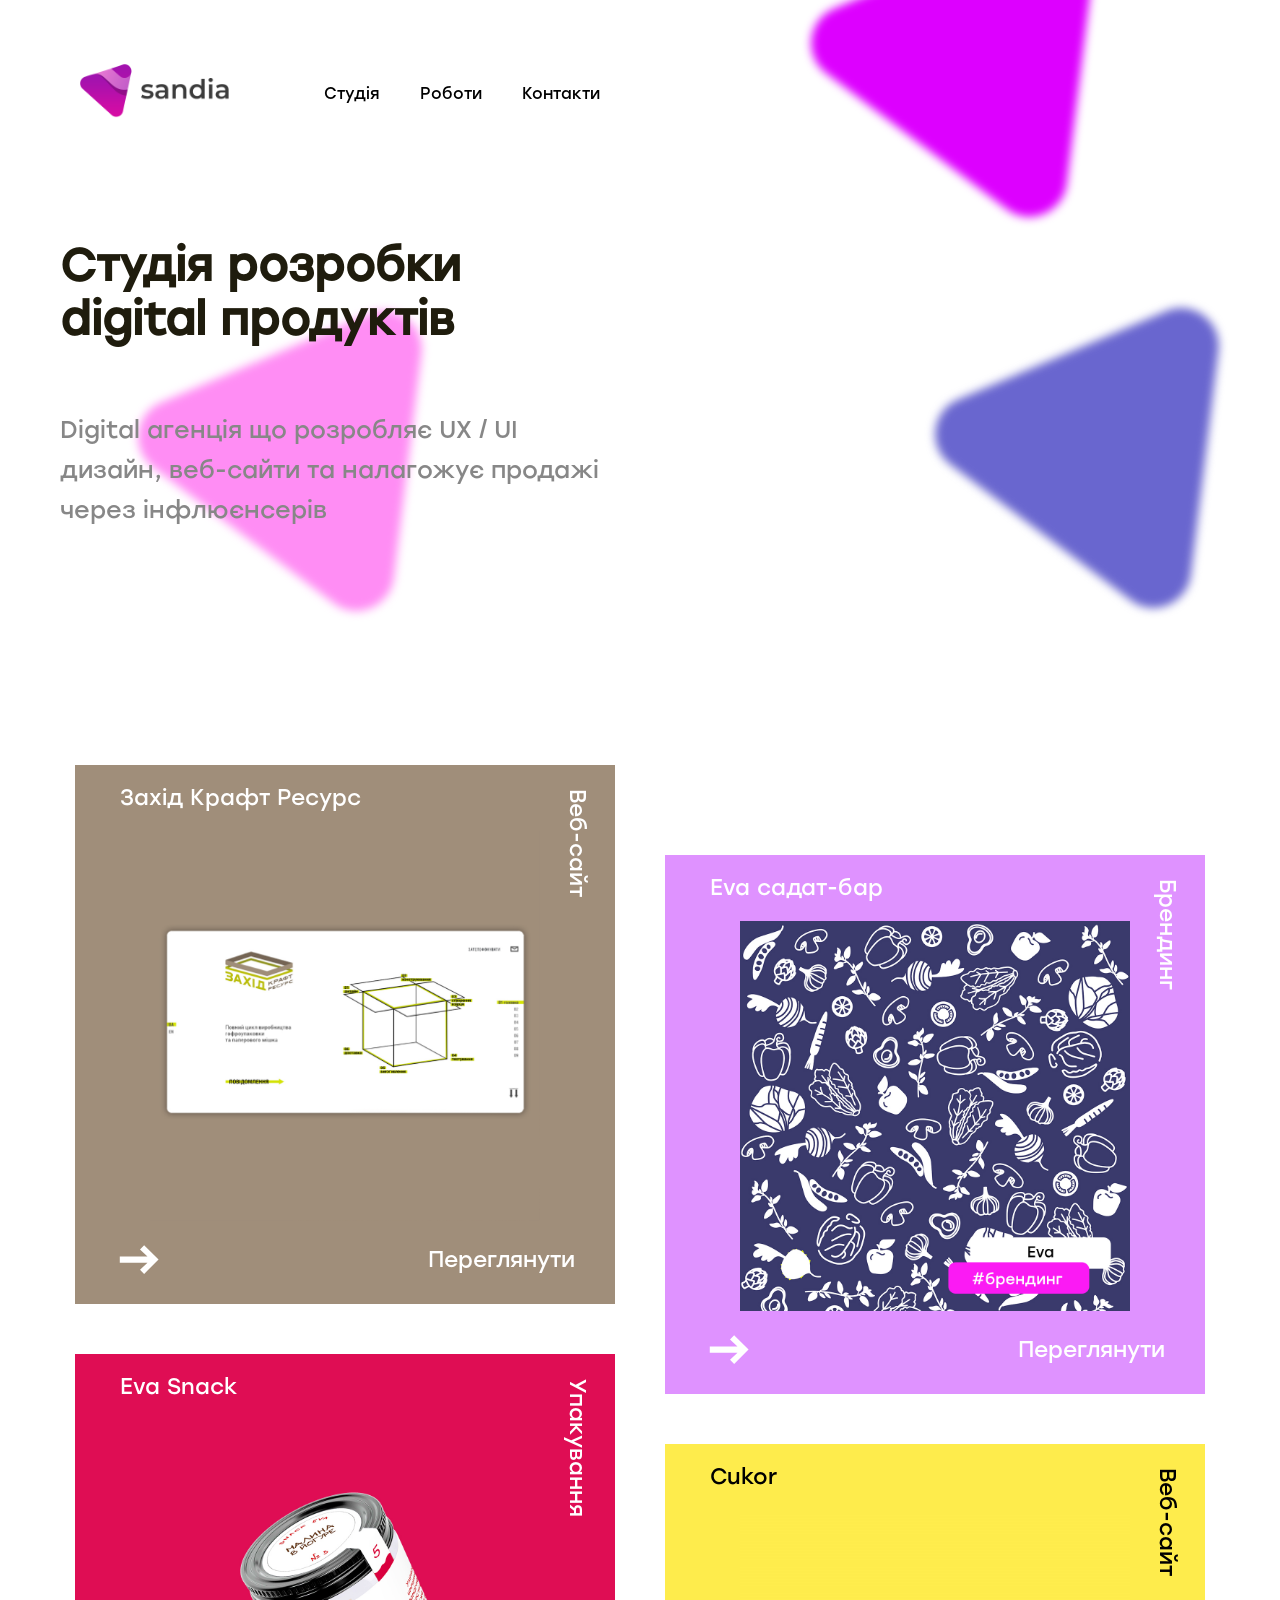
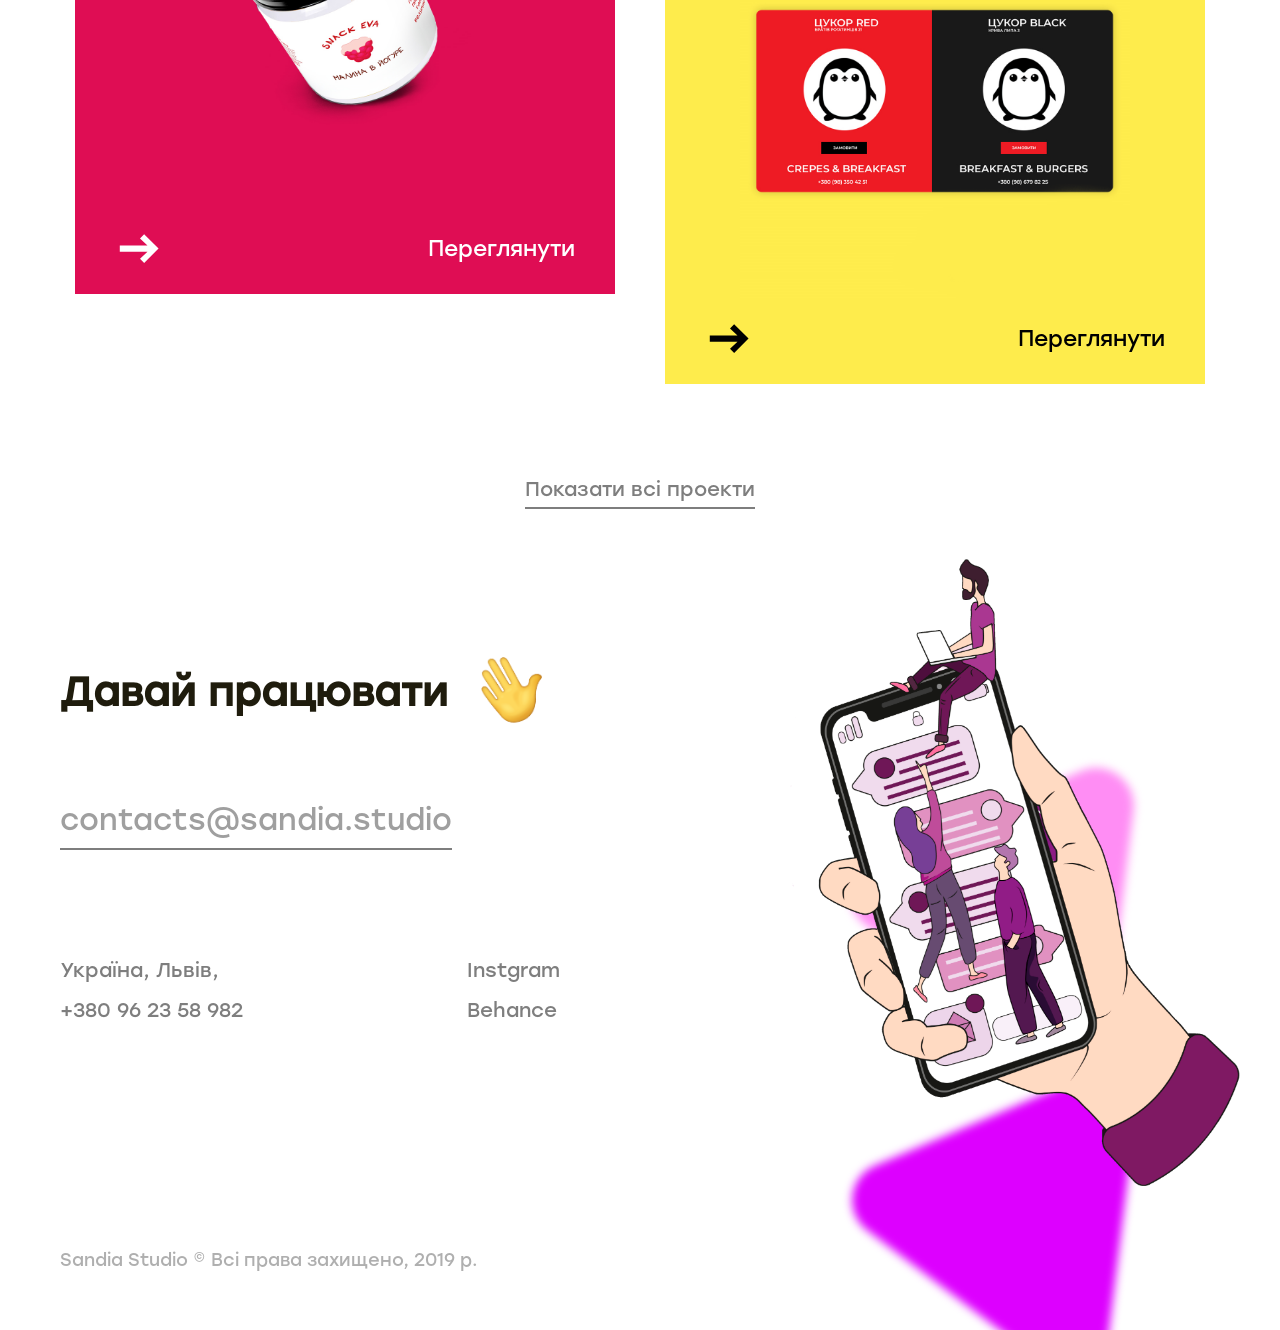
==== commit 51b0dc97: "edit" ====
--- a/index.html
+++ b/index.html
@@ -5,6 +5,14 @@
     <meta name="viewport" content="width=device-width, initial-scale=1.0">
     <meta http-equiv="X-UA-Compatible" content="ie=edge">
     <title>sandia</title>
+
+    <link rel="apple-touch-icon" sizes="76x76" href="img/favicon/apple-touch-icon.png">
+    <link rel="icon" type="image/png" sizes="32x32" href="img/favicon/favicon-32x32.png">
+    <link rel="icon" type="image/png" sizes="16x16" href="img/favicon/favicon-16x16.png">
+    <link rel="manifest" href="img/favicon/site.webmanifest">
+    <link rel="mask-icon" href="img/favicon/safari-pinned-tab.svg" color="#5bbad5">
+    <meta name="msapplication-TileColor" content="#603cba">
+    <meta name="theme-color" content="#ffffff">
 
     <link rel="stylesheet" href="css/normalize.css">
     <link rel="stylesheet" href="css/style.css">
--- a/css/style.css
+++ b/css/style.css
@@ -38,8 +38,12 @@
     position: relative;
 }
 .header-top__logo {
-    margin-right: 80px;
+    width: 180px;
+    margin-right: 50px;
     margin-left: 14px;
+}
+.header-top__logo img{
+    width: 100%;
 }
 .header-top__menu {
     display: flex;
@@ -59,7 +63,8 @@
     margin: 0 26px;
 }
 .header-top__menu-link {
-    font-size: 25px;
+    /*font-size: 25px;*/
+    font-size: 18px;
     color: black;
     transition: 0.3s;
 }
@@ -71,7 +76,7 @@
     width: 100%;
 }
 .header-bottom__title {
-    font-size: 95px;
+    font-size: 85px;
     color: #1f1c0d;
     margin: 0;
     z-index: 5;
@@ -84,7 +89,7 @@
     /*display: none;*/
 /*}*/
 .header-bottom__desc {
-    font-size: 30px;
+    font-size: 25px;
     color: #878787;
     line-height: 1.67;
     margin-top: 64px;
@@ -613,6 +618,15 @@
     .project-item.project-item--animate:nth-child(4) {
         transition-delay: 0s;
     }
+    .header-top__logo {
+        width: 170px;
+    }
+    .header-top__logo img{
+        width: 100%;
+    }
+    .header-top__menu-link {
+        font-size: 16px;
+    }
 
 }
 
@@ -807,10 +821,6 @@
     .header-top__logo {
         width: 130px;
     }
-
-    .header-top__logo img{
-        width: 100%;
-    }
 }
 @media (max-width: 500px) {
     .project-top__title,
@@ -961,7 +971,7 @@
 
 @media (min-width: 1100px) {
     .triangle__item.triangle__item--four {
-        transform: translateY(150px);
+        transform: translateY(300px);
     }
 }
 
@@ -1027,9 +1037,6 @@
     }
     .header-top__logo {
         margin-right: 60px;
-    }
-    .header-top__menu-link {
-        font-size: 20px;
     }
 }
 @media (max-width: 1400px) {
@@ -1043,7 +1050,7 @@
         top: -35px;
     }
     .triangle__item.triangle__item--three {
-        right: 0%;
+        right: 0;
         bottom: -40%;
     }
     .triangle__item.triangle__item--two {
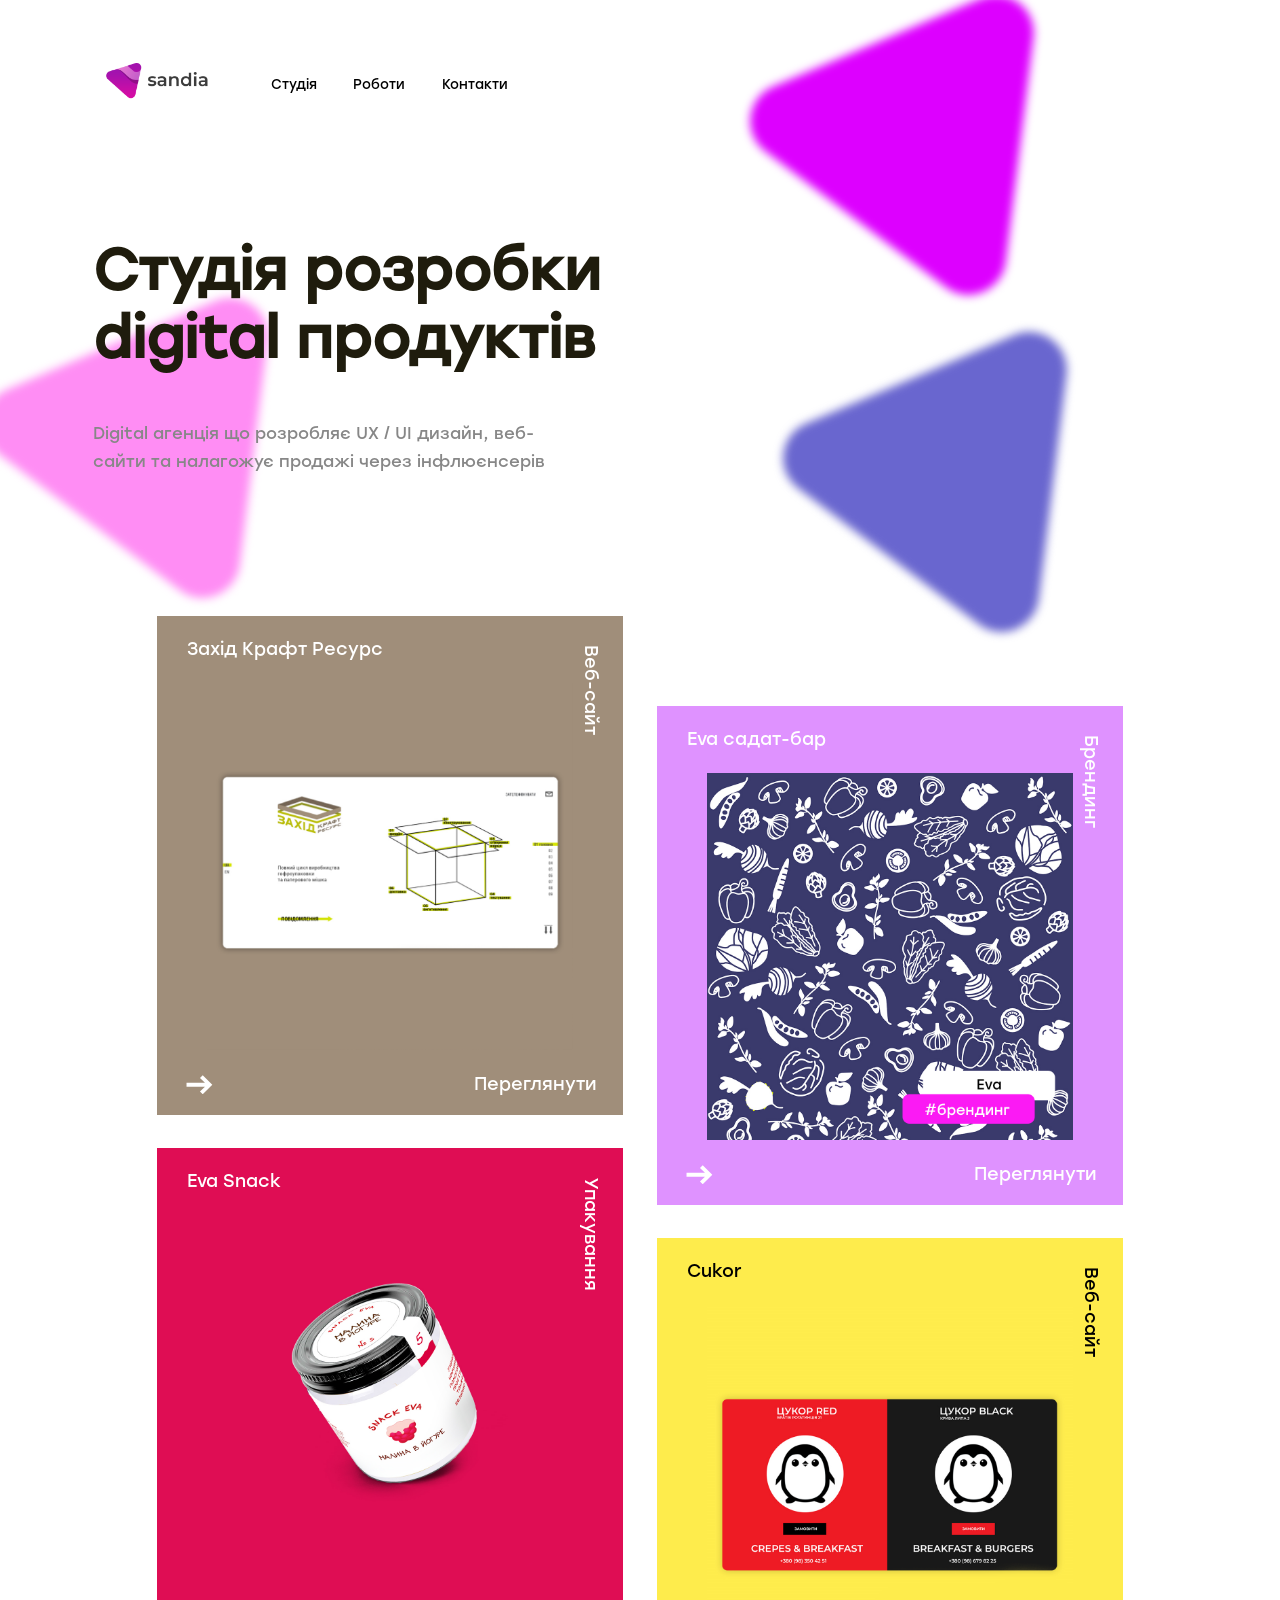
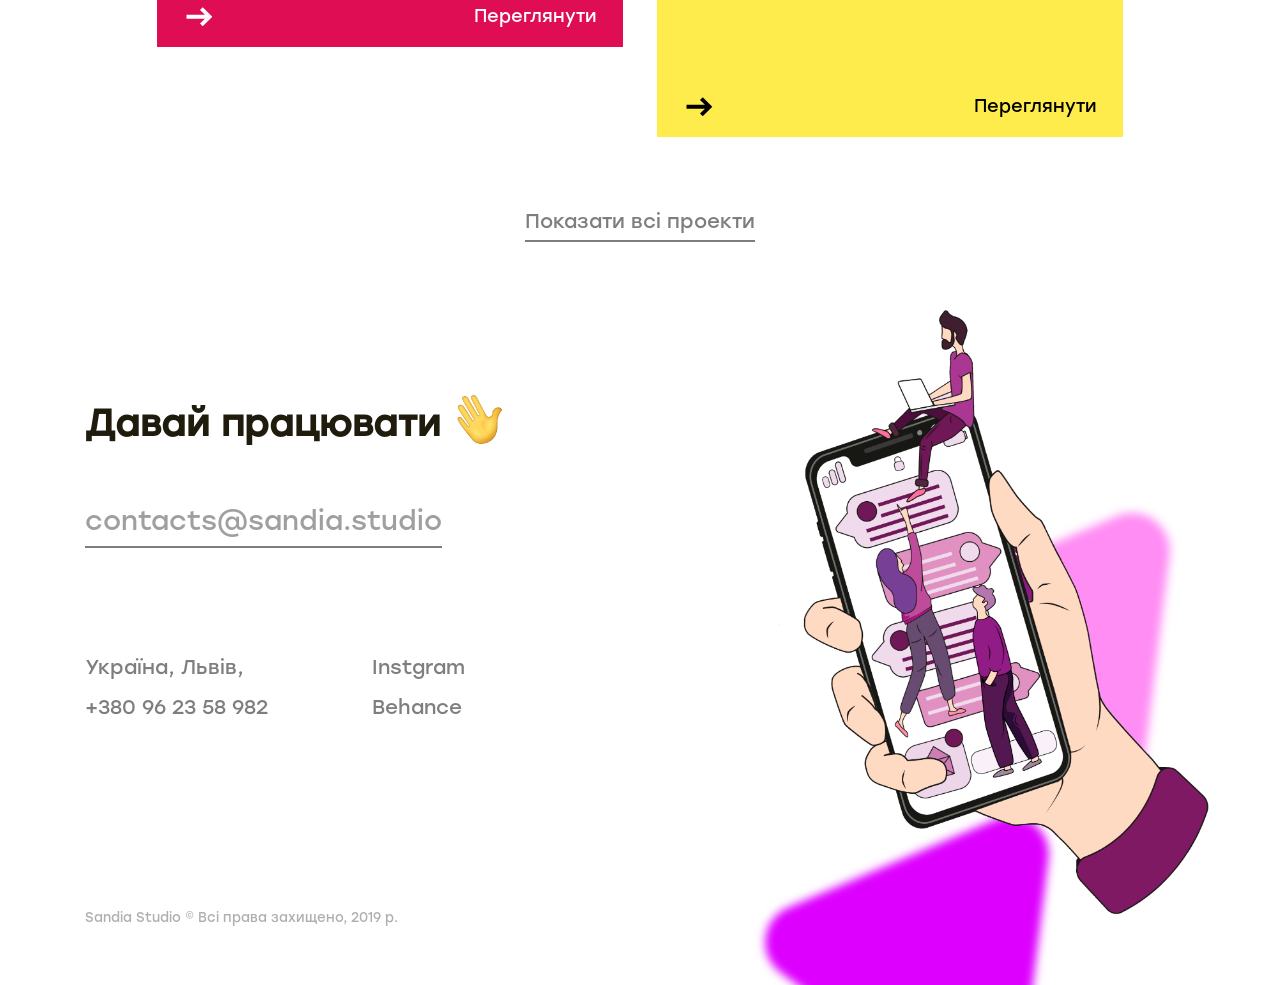
==== commit 33711972: "qwerty" ====
--- a/index.html
+++ b/index.html
@@ -9,7 +9,7 @@
     <link rel="apple-touch-icon" sizes="76x76" href="img/favicon/apple-touch-icon.png">
     <link rel="icon" type="image/png" sizes="32x32" href="img/favicon/favicon-32x32.png">
     <link rel="icon" type="image/png" sizes="16x16" href="img/favicon/favicon-16x16.png">
-    <link rel="manifest" href="img/favicon/site.webmanifest">
+    <!--<link rel="manifest" href="img/favicon/site.webmanifest">-->
     <link rel="mask-icon" href="img/favicon/safari-pinned-tab.svg" color="#5bbad5">
     <meta name="msapplication-TileColor" content="#603cba">
     <meta name="theme-color" content="#ffffff">
@@ -18,311 +18,316 @@
     <link rel="stylesheet" href="css/style.css">
 </head>
 <body>
-    <header>
-        <div class="header" id="studio">
-            <div class="header__inner">
-                <div class="header-top">
-                    <div class="header-top__logo header-top__logo-mobile">
-                        <img src="img/svg/logosandia.svg" alt="sandia">
-                    </div>
-                    <nav class="header-top__menu header-top__logo-mobile-menu">
-                        <div class="header-top__logo">
+    <div class="page-wrap">
+        <header>
+            <div class="header" id="studio">
+                <div class="header__inner">
+                    <div class="header-top">
+                        <div class="header-top__logo header-top__logo-mobile">
                             <img src="img/svg/logosandia.svg" alt="sandia">
                         </div>
-                        <div class="header-top__menu-wrap">
-                            <ul class="header-top__menu-list">
-                                <li class="header-top__menu-item">
-                                    <a href="#studio" class="header-top__menu-link">
-                                        Студія
-                                    </a>
-                                </li>
-                                <li class="header-top__menu-item">
-                                    <a href="#works" class="header-top__menu-link">
-                                        Роботи
-                                    </a>
-                                </li>
-                                <li class="header-top__menu-item">
-                                    <a href="#contact" class="header-top__menu-link">
-                                        Контакти
-                                    </a>
-                                </li>
-                            </ul>
-                            <div class="footer-top header-top__mobile-menu-bottom">
-                                <div class="footer-top__title">
-                                    Давай працювати
-                                </div>
-                                <div class="footer-top__contact">
-                                    <a href="mailto:contacts@sandia.studio">contacts@sandia.studio</a>
-                                </div>
-                            </div>
-                        </div>
-                    </nav>
-                    <a class="header-top__mobile-menu-btn">
-
-                    </a>
-                </div>
-                <div class="header-bottom">
-                    <h1 class="header-bottom__title">
-                        Cтудія розробки
-                        <span>digital продуктів</span>
-                    </h1>
-                    <div class="header-bottom__desc">
-                        Digital агенція що розробляє UX / UI дизайн, веб-сайти та налагожує продажі через інфлюєнсерів
-                    </div>
-                </div>
-            </div>
-        </div>
-        <div class="triangle">
-            <div class="triangle__inner">
-                <div class="triangle__item triangle__item--one" data-top="1">
-                    <svg version="1.1" xmlns="http://www.w3.org/2000/svg" xmlns:xlink="http://www.w3.org/1999/xlink" x="0px" y="0px"
-                         viewBox="0 0 542.7 574.1" style="enable-background:new 0 0 542.7 574.1;" xml:space="preserve">
+                        <nav class="header-top__menu header-top__logo-mobile-menu">
+                            <div class="header-top__logo">
+                                <img src="img/svg/logosandia.svg" alt="sandia">
+                            </div>
+                            <div class="header-top__menu-wrap">
+                                <ul class="header-top__menu-list">
+                                    <li class="header-top__menu-item">
+                                        <a href="#studio" class="header-top__menu-link">
+                                            Студія
+                                        </a>
+                                    </li>
+                                    <li class="header-top__menu-item">
+                                        <a href="#works" class="header-top__menu-link">
+                                            Роботи
+                                        </a>
+                                    </li>
+                                    <li class="header-top__menu-item">
+                                        <a href="#contact" class="header-top__menu-link">
+                                            Контакти
+                                        </a>
+                                    </li>
+                                </ul>
+                                <div class="footer-top header-top__mobile-menu-bottom">
+                                    <div class="footer-top__title">
+                                        Давай працювати
+                                    </div>
+                                    <div class="footer-top__contact">
+                                        <a href="mailto:contacts@sandia.studio">contacts@sandia.studio</a>
+                                    </div>
+                                </div>
+                            </div>
+                        </nav>
+                        <a class="header-top__mobile-menu-btn">
+
+                        </a>
+                    </div>
+                    <div class="header-bottom">
+                        <h1 class="header-bottom__title">
+                            Cтудія розробки
+                            <span>digital продуктів</span>
+                        </h1>
+                        <div class="header-bottom__desc">
+                            Digital агенція що розробляє UX / UI дизайн, веб-
+                            <br>
+                            сайти та налагожує продажі через інфлюєнсерів
+                        </div>
+                    </div>
+                </div>
+            </div>
+            <div class="triangle">
+                <div class="triangle__inner">
+                    <div class="triangle__item triangle__item--one" data-top="1">
+                        <svg version="1.1" xmlns="http://www.w3.org/2000/svg" xmlns:xlink="http://www.w3.org/1999/xlink" x="0px" y="0px"
+                             viewBox="0 0 542.7 574.1" style="enable-background:new 0 0 542.7 574.1;" xml:space="preserve">
                         <style type="text/css">
                             .t1{fill:#DD00FF;}
                         </style>
-                        <path id="Polygon_1" class="t1" d="M442.4,5.8c51-21.7,106.4,20,99.7,75.1l-52.9,429.8c-6.8,55-70.6,82.1-114.8,48.7L28.7,299
-                        c-44.3-33.4-35.8-102.1,15.2-123.8L442.4,5.8z"/>
-                    </svg>
-                </div>
-                <div class="triangle__item triangle__item--two">
-                    <svg version="1.1"  xmlns="http://www.w3.org/2000/svg" xmlns:xlink="http://www.w3.org/1999/xlink" x="0px" y="0px"
-                         viewBox="0 0 542.7 574.1" style="enable-background:new 0 0 542.7 574.1;" xml:space="preserve">
+                            <path id="Polygon_1" class="t1" d="M442.4,5.8c51-21.7,106.4,20,99.7,75.1l-52.9,429.8c-6.8,55-70.6,82.1-114.8,48.7L28.7,299
+                        c-44.3-33.4-35.8-102.1,15.2-123.8L442.4,5.8z"/>
+                    </svg>
+                    </div>
+                    <div class="triangle__item triangle__item--two">
+                        <svg version="1.1"  xmlns="http://www.w3.org/2000/svg" xmlns:xlink="http://www.w3.org/1999/xlink" x="0px" y="0px"
+                             viewBox="0 0 542.7 574.1" style="enable-background:new 0 0 542.7 574.1;" xml:space="preserve">
                         <style type="text/css">
                             .t2{fill:#FF8DF4;}
                         </style>
-                        <path id="Polygon_2" class="t2" d="M442.4,5.8c51-21.7,106.4,20,99.7,75.1l-52.9,429.8c-6.8,55-70.6,82.1-114.8,48.7L28.7,299
-                        c-44.3-33.4-35.8-102.1,15.2-123.8L442.4,5.8z"/>
-                    </svg>
-                </div>
-                <div class="triangle__item triangle__item--three">
-                    <svg version="1.1"  xmlns="http://www.w3.org/2000/svg" xmlns:xlink="http://www.w3.org/1999/xlink" x="0px" y="0px"
-                         viewBox="0 0 542.7 574.1" style="enable-background:new 0 0 542.7 574.1;" xml:space="preserve">
+                            <path id="Polygon_2" class="t2" d="M442.4,5.8c51-21.7,106.4,20,99.7,75.1l-52.9,429.8c-6.8,55-70.6,82.1-114.8,48.7L28.7,299
+                        c-44.3-33.4-35.8-102.1,15.2-123.8L442.4,5.8z"/>
+                    </svg>
+                    </div>
+                    <div class="triangle__item triangle__item--three">
+                        <svg version="1.1"  xmlns="http://www.w3.org/2000/svg" xmlns:xlink="http://www.w3.org/1999/xlink" x="0px" y="0px"
+                             viewBox="0 0 542.7 574.1" style="enable-background:new 0 0 542.7 574.1;" xml:space="preserve">
                         <style type="text/css">
                             .t3{fill:#6966CF;}
                         </style>
-                        <path id="Polygon_3" class="t3" d="M442.4,5.8c51-21.7,106.4,20,99.7,75.1l-52.9,429.8c-6.8,55-70.6,82.1-114.8,48.7L28.7,299
-                        c-44.3-33.4-35.8-102.1,15.2-123.8L442.4,5.8z"/>
-                    </svg>
-                </div>
-            </div>
-        </div>
-    </header>
-    <main>
-        <div class="main__inner">
-            <div class="project__wrap" id="works">
-                <div class="project__list">
-                    <div class="project-item" style="background: #a08e7a">
-                        <div class="project-top">
-                            <div class="project-top__title">
-                                Захід Крафт Ресурс
-                            </div>
-                            <div class="project-top__desc">
-                                Веб-сайт
-                            </div>
-                        </div>
-                        <div class="project-center">
-                            <div class="project-center__img">
-                                <img src="img/project1.png" alt="img">
-                            </div>
-
-                        </div>
-                        <div class="project-bottom">
-                            <div class="project-bottom__arrow">
-                                <a href="javascript:void(0);">
-                                    <svg version="1.1" xmlns="http://www.w3.org/2000/svg" xmlns:xlink="http://www.w3.org/1999/xlink" x="0px" y="0px"
-                                         viewBox="0 0 35.8 26.3" style="enable-background:new 0 0 35.8 26.3;" xml:space="preserve">
+                            <path id="Polygon_3" class="t3" d="M442.4,5.8c51-21.7,106.4,20,99.7,75.1l-52.9,429.8c-6.8,55-70.6,82.1-114.8,48.7L28.7,299
+                        c-44.3-33.4-35.8-102.1,15.2-123.8L442.4,5.8z"/>
+                    </svg>
+                    </div>
+                </div>
+            </div>
+        </header>
+        <main>
+            <div class="main__inner">
+                <div class="project__wrap" id="works">
+                    <div class="project__list">
+                        <div class="project-item" style="background: #a08e7a">
+                            <div class="project-top">
+                                <div class="project-top__title">
+                                    Захід Крафт Ресурс
+                                </div>
+                                <div class="project-top__desc">
+                                    Веб-сайт
+                                </div>
+                            </div>
+                            <div class="project-center">
+                                <div class="project-center__img">
+                                    <img src="img/project1.png" alt="img">
+                                </div>
+
+                            </div>
+                            <div class="project-bottom">
+                                <div class="project-bottom__arrow">
+                                    <a href="javascript:void(0);">
+                                        <svg version="1.1" xmlns="http://www.w3.org/2000/svg" xmlns:xlink="http://www.w3.org/1999/xlink" x="0px" y="0px"
+                                             viewBox="0 0 35.8 26.3" style="enable-background:new 0 0 35.8 26.3;" xml:space="preserve">
                                     <g class="st0">
                                         <path class="st1" d="M18.8,22.2l6.7-6.4H0.7v-5.4h24.8L18.8,4l3.7-3.8l12.9,12.8L22.5,25.9L18.8,22.2z"/>
                                     </g>
                                     </svg>
-                                </a>
-                            </div>
-                            <div class="project-bottom__btn">
-                                <a href="#" class="project-bottom__btn-link">
-                                    Переглянути
-                                </a>
-                            </div>
-                        </div>
-                    </div>
-                    <div class="project-item" style="background: #df92ff">
-                        <div class="project-top">
-                            <div class="project-top__title">
-                                Eva садат-бар
-                            </div>
-                            <div class="project-top__desc">
-                                Брендинг
-                            </div>
-                        </div>
-                        <div class="project-center">
-                            <div class="project-center__img">
-                                <img src="img/project2.png" alt="img">
-                            </div>
-
-                        </div>
-                        <div class="project-bottom">
-                            <div class="project-bottom__arrow">
-                                <a href="javascript:void(0);">
-                                    <svg version="1.1" xmlns="http://www.w3.org/2000/svg" xmlns:xlink="http://www.w3.org/1999/xlink" x="0px" y="0px"
-                                         viewBox="0 0 35.8 26.3" style="enable-background:new 0 0 35.8 26.3;" xml:space="preserve">
+                                    </a>
+                                </div>
+                                <div class="project-bottom__btn">
+                                    <a href="#" class="project-bottom__btn-link">
+                                        Переглянути
+                                    </a>
+                                </div>
+                            </div>
+                        </div>
+                        <div class="project-item" style="background: #df92ff">
+                            <div class="project-top">
+                                <div class="project-top__title">
+                                    Eva садат-бар
+                                </div>
+                                <div class="project-top__desc">
+                                    Брендинг
+                                </div>
+                            </div>
+                            <div class="project-center">
+                                <div class="project-center__img">
+                                    <img src="img/project2.png" alt="img">
+                                </div>
+
+                            </div>
+                            <div class="project-bottom">
+                                <div class="project-bottom__arrow">
+                                    <a href="javascript:void(0);">
+                                        <svg version="1.1" xmlns="http://www.w3.org/2000/svg" xmlns:xlink="http://www.w3.org/1999/xlink" x="0px" y="0px"
+                                             viewBox="0 0 35.8 26.3" style="enable-background:new 0 0 35.8 26.3;" xml:space="preserve">
                                     <g class="st0">
                                         <path class="st1" d="M18.8,22.2l6.7-6.4H0.7v-5.4h24.8L18.8,4l3.7-3.8l12.9,12.8L22.5,25.9L18.8,22.2z"/>
                                     </g>
                                     </svg>
-                                </a>
-                            </div>
-                            <div class="project-bottom__btn">
-                                <a href="#" class="project-bottom__btn-link">
-                                    Переглянути
-                                </a>
-                            </div>
-                        </div>
-                    </div>
-                    <div class="project-item" style="background: #df0d54">
-                        <div class="project-top">
-                            <div class="project-top__title">
-                                Eva Snack
-                            </div>
-                            <div class="project-top__desc">
-                                Упакування
-                            </div>
-                        </div>
-                        <div class="project-center">
-                            <div class="project-center__img">
-                                <img src="img/project3.png" alt="img">
-                            </div>
-
-                        </div>
-                        <div class="project-bottom">
-                            <div class="project-bottom__arrow">
-                                <a href="javascript:void(0);">
-                                    <svg version="1.1" xmlns="http://www.w3.org/2000/svg" xmlns:xlink="http://www.w3.org/1999/xlink" x="0px" y="0px"
-                                         viewBox="0 0 35.8 26.3" style="enable-background:new 0 0 35.8 26.3;" xml:space="preserve">
+                                    </a>
+                                </div>
+                                <div class="project-bottom__btn">
+                                    <a href="#" class="project-bottom__btn-link">
+                                        Переглянути
+                                    </a>
+                                </div>
+                            </div>
+                        </div>
+                        <div class="project-item" style="background: #df0d54">
+                            <div class="project-top">
+                                <div class="project-top__title">
+                                    Eva Snack
+                                </div>
+                                <div class="project-top__desc">
+                                    Упакування
+                                </div>
+                            </div>
+                            <div class="project-center">
+                                <div class="project-center__img">
+                                    <img src="img/project3.png" alt="img">
+                                </div>
+
+                            </div>
+                            <div class="project-bottom">
+                                <div class="project-bottom__arrow">
+                                    <a href="javascript:void(0);">
+                                        <svg version="1.1" xmlns="http://www.w3.org/2000/svg" xmlns:xlink="http://www.w3.org/1999/xlink" x="0px" y="0px"
+                                             viewBox="0 0 35.8 26.3" style="enable-background:new 0 0 35.8 26.3;" xml:space="preserve">
                                     <g class="st0">
                                         <path class="st1" d="M18.8,22.2l6.7-6.4H0.7v-5.4h24.8L18.8,4l3.7-3.8l12.9,12.8L22.5,25.9L18.8,22.2z"/>
                                     </g>
                                     </svg>
-                                </a>
-                            </div>
-                            <div class="project-bottom__btn">
-                                <a href="#" class="project-bottom__btn-link">
-                                    Переглянути
-                                </a>
-                            </div>
-                        </div>
-                    </div>
-                    <div class="project-item black-txt" style="background: #feec4c">
-                        <div class="project-top">
-                            <div class="project-top__title">
-                                Cukor
-                            </div>
-                            <div class="project-top__desc">
-                                Веб-сайт
-                            </div>
-                        </div>
-                        <div class="project-center">
-                            <div class="project-center__img">
-                                <img src="img/project4.png" alt="img">
-                            </div>
-
-                        </div>
-                        <div class="project-bottom">
-                            <div class="project-bottom__arrow">
-                                <a href="javascript:void(0);">
-                                    <svg version="1.1" xmlns="http://www.w3.org/2000/svg" xmlns:xlink="http://www.w3.org/1999/xlink" x="0px" y="0px"
-                                         viewBox="0 0 35.8 26.3" style="enable-background:new 0 0 35.8 26.3;" xml:space="preserve">
+                                    </a>
+                                </div>
+                                <div class="project-bottom__btn">
+                                    <a href="#" class="project-bottom__btn-link">
+                                        Переглянути
+                                    </a>
+                                </div>
+                            </div>
+                        </div>
+                        <div class="project-item black-txt" style="background: #feec4c">
+                            <div class="project-top">
+                                <div class="project-top__title">
+                                    Cukor
+                                </div>
+                                <div class="project-top__desc">
+                                    Веб-сайт
+                                </div>
+                            </div>
+                            <div class="project-center">
+                                <div class="project-center__img">
+                                    <img src="img/project4.png" alt="img">
+                                </div>
+
+                            </div>
+                            <div class="project-bottom">
+                                <div class="project-bottom__arrow">
+                                    <a href="javascript:void(0);">
+                                        <svg version="1.1" xmlns="http://www.w3.org/2000/svg" xmlns:xlink="http://www.w3.org/1999/xlink" x="0px" y="0px"
+                                             viewBox="0 0 35.8 26.3" style="enable-background:new 0 0 35.8 26.3;" xml:space="preserve">
                                     <g class="st0">
                                         <path class="st1" d="M18.8,22.2l6.7-6.4H0.7v-5.4h24.8L18.8,4l3.7-3.8l12.9,12.8L22.5,25.9L18.8,22.2z"/>
                                     </g>
                                     </svg>
-                                </a>
-                            </div>
-                            <div class="project-bottom__btn">
-                                <a href="#" class="project-bottom__btn-link">
-                                    Переглянути
-                                </a>
-                            </div>
-                        </div>
-                    </div>
-                </div>
-            </div>
-            <div class="project__more">
-                <div class="project__more-btn">
-                    <a href="javascript:void(0);" class="project__more-btn-link">
-                        Показати всі проекти
-                    </a>
-                </div>
-            </div>
-        </div>
-    </main>
-    <footer>
-        <div class="footer">
-            <div class="footer__inner">
-                <div class="footer-top" id="contact">
-                    <div class="footer-top__title">
-                        Давай працювати
-                    </div>
-                    <div class="footer-top__contact">
-                        <a href="mailto:contacts@sandia.studio">contacts@sandia.studio</a>
-                    </div>
-                </div>
-                <div class="footer-center">
-                    <div class="footer-center__inner">
-                        <div class="footer-center__info">
+                                    </a>
+                                </div>
+                                <div class="project-bottom__btn">
+                                    <a href="#" class="project-bottom__btn-link">
+                                        Переглянути
+                                    </a>
+                                </div>
+                            </div>
+                        </div>
+                    </div>
+                </div>
+                <div class="project__more">
+                    <div class="project__more-btn">
+                        <a href="javascript:void(0);" class="project__more-btn-link">
+                            Показати всі проекти
+                        </a>
+                    </div>
+                </div>
+            </div>
+        </main>
+        <footer>
+            <div class="footer">
+                <div class="footer__inner">
+                    <div class="footer-top" id="contact">
+                        <div class="footer-top__title">
+                            Давай працювати
+                        </div>
+                        <div class="footer-top__contact">
+                            <a href="mailto:contacts@sandia.studio">contacts@sandia.studio</a>
+                        </div>
+                    </div>
+                    <div class="footer-center">
+                        <div class="footer-center__inner">
+                            <div class="footer-center__info">
                         <span class="footer-center__info-item">
                             Україна, Львів,
                         </span>
-                            <a class="footer-center__info-item" href="tel:380962358982">
-                                +380 96 23 58 982
-                            </a>
-                        </div>
-                        <div class="footer-center__link">
-                            <a href="#" class="footer-center__link-item">
-                                Instgram
-                            </a>
-                            <a href="#" class="footer-center__link-item">
-                                Behance
-                            </a>
-                        </div>
-                    </div>
-                </div>
-                <div class="footer-bottom">
-                    <div class="footer-bottom__caption-city">
-                        Україна, Львів
-                    </div>
-                    <div class="footer-bottom__caption">
-                        Sandia Studio © Всі права захищено, 2019 р.
-                    </div>
-                </div>
-                <div class="footer__hand-phone">
-                    <img src="img/hand_phone.png" alt="img">
-                </div>
-            </div>
-        </div>
-        <div class="triangle">
-            <div class="triangle__inner triangle__inner--two">
-                <div class="triangle__item triangle__item--four" data-top="1">
-                    <svg version="1.1"  xmlns="http://www.w3.org/2000/svg" xmlns:xlink="http://www.w3.org/1999/xlink" x="0px" y="0px"
-                         viewBox="0 0 542.7 574.1" style="enable-background:new 0 0 542.7 574.1;" xml:space="preserve">
+                                <a class="footer-center__info-item" href="tel:380962358982">
+                                    +380 96 23 58 982
+                                </a>
+                            </div>
+                            <div class="footer-center__link">
+                                <a href="#" class="footer-center__link-item">
+                                    Instgram
+                                </a>
+                                <a href="#" class="footer-center__link-item">
+                                    Behance
+                                </a>
+                            </div>
+                        </div>
+                    </div>
+                    <div class="footer-bottom">
+                        <div class="footer-bottom__caption-city">
+                            Україна, Львів
+                        </div>
+                        <div class="footer-bottom__caption">
+                            Sandia Studio © Всі права захищено, 2019 р.
+                        </div>
+                    </div>
+                    <div class="footer__hand-phone">
+                        <img src="img/hand_phone.png" alt="img">
+                    </div>
+                </div>
+            </div>
+            <div class="triangle">
+                <div class="triangle__inner triangle__inner--two">
+                    <div class="triangle__item triangle__item--four" data-top="1">
+                        <svg version="1.1"  xmlns="http://www.w3.org/2000/svg" xmlns:xlink="http://www.w3.org/1999/xlink" x="0px" y="0px"
+                             viewBox="0 0 542.7 574.1" style="enable-background:new 0 0 542.7 574.1;" xml:space="preserve">
                         <style type="text/css">
                             .t4{fill:#FF8DF4;}
                         </style>
-                        <path id="Polygon_4" class="t4" d="M442.4,5.8c51-21.7,106.4,20,99.7,75.1l-52.9,429.8c-6.8,55-70.6,82.1-114.8,48.7L28.7,299
-                        c-44.3-33.4-35.8-102.1,15.2-123.8L442.4,5.8z"/>
-                    </svg>
-                </div>
-                <div class="triangle__item triangle__item--five">
-                    <svg version="1.1"  xmlns="http://www.w3.org/2000/svg" xmlns:xlink="http://www.w3.org/1999/xlink" x="0px" y="0px"
-                         viewBox="0 0 542.7 574.1" style="enable-background:new 0 0 542.7 574.1;" xml:space="preserve">
+                            <path id="Polygon_4" class="t4" d="M442.4,5.8c51-21.7,106.4,20,99.7,75.1l-52.9,429.8c-6.8,55-70.6,82.1-114.8,48.7L28.7,299
+                        c-44.3-33.4-35.8-102.1,15.2-123.8L442.4,5.8z"/>
+                    </svg>
+                    </div>
+                    <div class="triangle__item triangle__item--five">
+                        <svg version="1.1"  xmlns="http://www.w3.org/2000/svg" xmlns:xlink="http://www.w3.org/1999/xlink" x="0px" y="0px"
+                             viewBox="0 0 542.7 574.1" style="enable-background:new 0 0 542.7 574.1;" xml:space="preserve">
                         <style type="text/css">
                             .t5{fill:#DD00FF;}
                         </style>
-                        <path id="Polygon_5" class="t5" d="M442.4,5.8c51-21.7,106.4,20,99.7,75.1l-52.9,429.8c-6.8,55-70.6,82.1-114.8,48.7L28.7,299
-                        c-44.3-33.4-35.8-102.1,15.2-123.8L442.4,5.8z"/>
-                    </svg>
-                </div>
-            </div>
-        </div>
-    </footer>
+                            <path id="Polygon_5" class="t5" d="M442.4,5.8c51-21.7,106.4,20,99.7,75.1l-52.9,429.8c-6.8,55-70.6,82.1-114.8,48.7L28.7,299
+                        c-44.3-33.4-35.8-102.1,15.2-123.8L442.4,5.8z"/>
+                    </svg>
+                    </div>
+                </div>
+            </div>
+        </footer>
+    </div>
+
 
 
 <script src="js/jquery-3.4.1.min.js"></script>
--- a/css/style.css
+++ b/css/style.css
@@ -9,6 +9,10 @@
     position: relative;
 }
 
+.page-wrap {
+    overflow: hidden;
+}
+
 a {
     text-decoration: none;
 }
@@ -20,12 +24,14 @@
 .header {
     /*margin: 79px 0 294px 127px;*/
     padding: 59px 0 294px 127px;
+    padding-left: 6.61vw;
     display: flex;
     flex-direction: column;
     align-items: center;
 }
 .header__inner {
-    max-width: 1920px;
+    /*max-width: 1920px;*/
+    max-width: 100vw;
     width: 100%;
 }
 .header-top {
@@ -33,14 +39,18 @@
     width: 100%;
     display: flex;
     align-items: center;
-    margin-bottom: 175px;
+    /*margin-bottom: 175px;*/
+    margin-bottom: 10vw;
     z-index: 10;
     position: relative;
 }
 .header-top__logo {
-    width: 180px;
-    margin-right: 50px;
-    margin-left: 14px;
+    /*width: 180px;*/
+    width: 9.05vw;
+    /*margin-right: 50px;*/
+    /*margin-left: 14px;*/
+    margin-left: 0.75vw;
+    margin-right: 2.7vw;
 }
 .header-top__logo img{
     width: 100%;
@@ -60,11 +70,13 @@
     align-items: center;
 }
 .header-top__menu-item {
-    margin: 0 26px;
+    /*margin: 0 26px;*/
+    margin: 0 1.42vw;
 }
 .header-top__menu-link {
     /*font-size: 25px;*/
-    font-size: 18px;
+    /*font-size: 18px;*/
+    font-size: 1.05vw;
     color: black;
     transition: 0.3s;
 }
@@ -72,11 +84,12 @@
     color: #878787;
 }
 .header-bottom {
-    max-width: 875px;
-    width: 100%;
+    /*max-width: 875px;*/
+    /*width: 100%;*/
 }
 .header-bottom__title {
-    font-size: 85px;
+    /*font-size: 85px;*/
+    font-size: 4.45vw;
     color: #1f1c0d;
     margin: 0;
     z-index: 5;
@@ -84,15 +97,19 @@
     font-weight: 600;
 
     line-height: 1.2;
-}
-/*.header-bottom__title span{*/
-    /*display: none;*/
-/*}*/
+
+    display: block;
+}
+.header-bottom__title span{
+    display: block;
+}
 .header-bottom__desc {
-    font-size: 25px;
+    /*font-size: 25px;*/
+    font-size: 1.3vw;
     color: #878787;
     line-height: 1.67;
-    margin-top: 64px;
+    /*margin-top: 64px;*/
+    margin-top: 3.7vw;
     z-index: 5;
     position: relative;
 }
@@ -108,12 +125,15 @@
     z-index: 5;
 }
 .project__wrap {
-    max-width: 1920px;
+    /*max-width: 1920px;*/
+    max-width: 100vw;
     width: 100%;
     display: flex;
     flex-direction: column;
     align-items: center;
-    margin-top: 235px;
+    /*margin-top: 235px;*/
+    /*margin-top: 12.25vw;*/
+    margin-top: 5vw;
 }
 .project__list {
     display: flex;
@@ -121,9 +141,11 @@
     justify-content: center;
 }
 .project-item {
-    max-width: 700px;
-    width: 100%;
-    margin: 25px;
+    /*max-width: 700px;*/
+    max-width: 36.45vw;
+    width: 100%;
+    /*margin: 25px;*/
+    margin: 1.3vw;
     transition: 0.3s;
     position: relative;
 }
@@ -169,27 +191,37 @@
     /*padding: 30px 75px 36px 44px;*/
     /*margin-top: 35px;*/
     /*margin-left: 45px;*/
-    padding: 35px 45px;
+    /*padding: 35px 45px;*/
+    padding: 1.82vw 2.34vw;
+
 }
 .project-top__title {
-    font-size: 27px;
+    /*font-size: 27px;*/
+    font-size: 1.4vw;
+
     color: white;
 }
 .project-top__desc {
-    font-size: 27px;
+    /*font-size: 27px;*/
+    font-size: 1.4vw;
     color: white;
     position: absolute;
     transform: rotate(90deg);
     right: -43%;
     /*top: 48%;*/
-    top: 52%;
+    /*top: 52%;*/
+    top: 19.7vw;
     width: 100%;
 }
 .project-center {
     display: flex;
     justify-content: center;
     align-items: center;
-    margin: 0 75px;
+    /*margin: 0 75px;*/
+    margin: 0 3.9vw;
+}
+.project-center__img {
+    width: 100%;
 }
 .project-center img{
     width: 100%;
@@ -199,7 +231,8 @@
     justify-content: space-between;
     align-items: center;
     /*padding: 0 40px 30px 44px;*/
-    padding: 30px 40px 30px 44px;
+    /*padding: 30px 40px 30px 44px;*/
+    padding: 1.56vw 2.08vw 1.56vw 2.29vw;
 }
 .project-bottom__arrow {
     display: flex;
@@ -214,14 +247,16 @@
 }
 .project-bottom__arrow svg{
     fill: white;
-    width: 40px;
+    /*width: 40px;*/
+    width: 2.08vw;
     transition: 0.3s;
 }
 .project-bottom__btn {
 
 }
 .project-bottom__btn-link {
-    font-size: 27px;
+    /*font-size: 27px;*/
+    font-size: 1.4vw;
     color: white;
     transition: 0.3s;
 }
@@ -229,7 +264,8 @@
     filter: invert(100%);
 }
 .project__more {
-    margin-top: 208px;
+    /*margin-top: 208px;*/
+    margin-top: 10.8vw;
     display: flex;
     justify-content: center;
 }
@@ -237,7 +273,9 @@
 
 }
 .project__more-btn-link {
-    font-size: 30px;
+    /*font-size: 30px;*/
+    font-size: 1.56vw;
+
     color: #7e7e7e;
     position: relative;
     transition: 0.3s;
@@ -278,17 +316,22 @@
 }
 
 .footer__inner {
-    max-width: 1920px;
+    /*max-width: 1920px;*/
+    max-width: 100vw;
     width: 100%;
     padding: 363px 0 60px 127px;
+    padding-left: 6.61vw;
 
     position: relative;
 }
 .footer__hand-phone {
     position: absolute;
-    right: 106px;
-    bottom: 100px;
-    max-width: 650px;
+    /*right: 106px;*/
+    right: 5.52vw;
+    /*bottom: 100px;*/
+    bottom: 5.2vw;
+    /*max-width: 650px;*/
+    max-width: 33.85vw;
     opacity: 0;
     z-index: 5;
 }
@@ -347,7 +390,8 @@
 }
 .footer-top__title {
     /*font-size: 60px;*/
-    font-size: 55px;
+    /*font-size: 55px;*/
+    font-size: 2.86vw;
     color: #1f1c0d;
     position: relative;
     z-index: 5;
@@ -360,20 +404,26 @@
     display: flex;
     background:url("../img/Hand.png") center center no-repeat;
     position: absolute;
-    right: -110px;
-    top: -28px;
-    width: 100px;
-    height: 100px;
+    /*right: -110px;*/
+    right: -5.729vw;
+    /*top: -28px;*/
+    top: -1.45vw;
+    /*width: 100px;*/
+    width: 5.2vw;
+    /*height: 100px;*/
+    height: 5.2vw;
     background-size: contain;
 }
 .footer-top__contact {
-    margin-top: 75px;
+    /*margin-top: 75px;*/
+    margin-top: 3.90625vw;
     z-index: 5;
     position: relative;
     display: flex;
 }
 .footer-top__contact a {
-    font-size: 41px;
+    /*font-size: 41px;*/
+    font-size: 2.135vw;
     color: #9f9f9f;
     position: relative;
     line-height: 2;
@@ -397,9 +447,11 @@
     background: black;
 }
 .footer-center {
-    margin-top: 148px;
+    /*margin-top: 148px;*/
+    margin-top: 7.708vw;
     /*max-width: 675px;*/
-    max-width: 570px;
+    /*max-width: 570px;*/
+    max-width: 29.6875vw;
     width: 100%;
 }
 .footer-center__inner {
@@ -434,7 +486,8 @@
     background: black;
 }
 .footer-center__info-item {
-    font-size: 30px;
+    /*font-size: 30px;*/
+    font-size: 1.5625vw;
     color: #7e7e7e;
     z-index: 5;
     position: relative;
@@ -445,7 +498,8 @@
     line-height: 2;
 }
 .footer-center__link-item {
-    font-size: 30px;
+    /*font-size: 30px;*/
+    font-size: 1.5625vw;
     color: #7e7e7e;
     transition: 0.3s;
     position: relative;
@@ -468,12 +522,15 @@
     background: black;
 }
 .footer-bottom {
-    margin-top: 274px;
-    max-width: 768px;
+    /*margin-top: 274px;*/
+    margin-top: 14.27vw;
+    /*max-width: 768px;*/
+    max-width: 40vw;
     width: 100%;
 }
 .footer-bottom__caption {
-    font-size: 20px;
+    /*font-size: 20px;*/
+    font-size: 1.04vw;
     color: #afafaf;
     z-index: 5;
     position: relative;
@@ -520,92 +577,92 @@
     display: block;
 }
 
-
 @media (max-width: 1600px) {
     .footer__hand-phone {
-        right: 40px;
-        bottom: 140px;
-        max-width: 530px;
-    }
-}
-
-@media (max-width: 1600px) {
+        /*right: 40px;*/
+        /*bottom: 140px;*/
+        /*max-width: 530px;*/
+    }
     .header {
-        padding: 60px 60px 60px 60px;
+        padding: 60px;
+        padding-left: 7.25vw;
     }
     .header-bottom {
-        max-width: 550px;
+        /*max-width: 550px;*/
     }
     .header-bottom__title {
-        font-size: 45px;
+        /*font-size: 45px;*/
     }
     .header-bottom__desc {
-        max-width: 550px;
-        font-size: 24px;
+        /*max-width: 550px;*/
+        /*font-size: 24px;*/
     }
     .project__wrap {
-        margin-top: 150px;
+        /*margin-top: 150px;*/
     }
     .project-item {
-        max-width: 580px;
+        /*max-width: 580px;*/
     }
     .project__more {
-        margin-top: 150px;
+        /*margin-top: 150px;*/
     }
     .project__more-btn-link {
-        font-size: 24px;
+        /*font-size: 24px;*/
     }
     .footer__inner {
-        padding: 160px 0 60px 60px;
+        /*padding: 160px 0 60px 60px;*/
+        padding-top: 160px;
     }
     .footer-top {
         /*max-width: 500px;*/
     }
     .footer-top__title {
-        font-size: 40px;
+        /*font-size: 40px;*/
     }
     .footer-top__title:after {
-        width: 90px;
-        height: 90px;
-    }
-    .footer-top__contact a{
-        font-size: 30px;
+        /*width: 90px;*/
+        /*height: 90px;*/
     }
     .footer-center {
-        max-width: 500px;
-        margin-top: 100px;
+        /*max-width: 500px;*/
+        /*margin-top: 100px;*/
     }
     .footer-center__info-item,
     .footer-center__link-item {
-        font-size: 20px;
+        /*font-size: 20px;*/
     }
     .footer-bottom__caption {
-        font-size: 18px;
-    }
-}
-
-@media (max-width: 1600px) {
+        /*font-size: 18px;*/
+    }
     .footer__hand-phone {
-        max-width: 450px;
+        /*max-width: 450px;*/
     }
     .footer-bottom {
-        margin-top: 220px;
+        /*margin-top: 220px;*/
+    }
+    .header-top__logo {
+        /*width: 150px;*/
+        /*margin-right: 50px;*/
+        /*margin-left: 14px;*/
+    }
+    .header-bottom__desc {
+        /*max-width: 706px;*/
+        /*font-size: 20px;*/
+    }
+    .header-bottom {
+        /*max-width: 560px;*/
     }
 }
 
 @media (max-width: 1400px) {
-    .project-top__title {
-        font-size: 22px;
-    }
-    .project-top__desc {
-        font-size: 22px;
-    }
+    .project-top__title,
+    .project-top__desc,
     .project-bottom__btn-link {
-        font-size: 22px;
-    }
-    .project__more-btn-link {
-        font-size: 20px;
-    }
+        /*font-size: 22px;*/
+    }
+    /*.project__more-btn-link {*/
+        /*font-size: 20px;*/
+    /*}*/
     .project-item.project-item--animate:nth-child(1) {
         transition-delay: 0s;
     }
@@ -619,29 +676,29 @@
         transition-delay: 0s;
     }
     .header-top__logo {
-        width: 170px;
+        /*width: 150px;*/
     }
     .header-top__logo img{
         width: 100%;
     }
     .header-top__menu-link {
-        font-size: 16px;
+        /*font-size: 16px;*/
     }
 
 }
 
 @media (max-width: 1300px) {
     .project-item {
-        max-width: 540px;
+        /*max-width: 540px;*/
     }
     .project-top {
-        padding: 20px 45px;
+        /*padding: 20px 45px;*/
     }
     .project-bottom {
         display: flex;
         justify-content: space-between;
         align-items: center;
-        padding: 20px 40px 30px 44px;
+        /*padding: 20px 40px 30px 44px;*/
     }
 }
 
@@ -650,49 +707,91 @@
         transform: translateY(-100px);
     }
     .project-item.project-item--animate:nth-child(even){
-        transform: translateY(0);
+        /*transform: translateY(0);*/
     }
 }
 
 @media (max-width: 1100px) {
     .project__wrap {
-        margin-top: 60px;
+        /*margin-top: 60px;*/
     }
     .project__more {
-        margin-top: 75px;
+        /*margin-top: 75px;*/
     }
     .footer__hand-phone {
         display: none;
     }
     .footer-bottom {
-        margin-top: 80px;
+        /*margin-top: 80px;*/
     }
     .header-top {
-        margin-bottom: 100px;
+        /*margin-bottom: 100px;*/
     }
 }
 @media (max-width: 992px) {
+
+    .project__more {
+        margin-top: 45px;
+    }
+    .footer-center__info-item,
+    .footer-center__link-item {
+        font-size: 20px;
+    }
+    .footer-bottom__caption {
+        font-size: 18px;
+    }
+    .project-item.project-item--animate:nth-child(even) {
+        transform: translateY(0);
+    }
+
+    .project-top__desc {
+        top: 52%;
+    }
+
+    .project-center {
+        margin: 0 75px;
+    }
+
+    .project-bottom {
+        padding: 20px 40px 30px 44px;
+    }
+
     .header {
         padding: 20px;
     }
+
     .header-top__logo-mobile {
         display: flex;
     }
+
+    .header-bottom__title {
+        font-size: 60px;
+        line-height: 74px;
+    }
+
+    .header-bottom__desc {
+        font-size: 20px;
+    }
+
     .header-top__logo-mobile-menu {
         z-index: 15;
     }
+
     .header-top__logo {
         margin: 0;
     }
+
     .header-top__logo-mobile-menu .header-top__logo {
         position: absolute;
         left: 20px;
         top: 20px;
     }
+
     .header-top {
         justify-content: space-between;
         margin-bottom: 100px;
     }
+
     .header-top__menu {
         display: none;
         position: fixed;
@@ -704,26 +803,31 @@
         height: 100%;
         overflow: hidden;
     }
+
     .header-top__menu-wrap {
         flex-direction: column;
         justify-content: space-around;
         height: 100%;
     }
+
     .header-top__menu-list {
         display: flex;
         flex-direction: column;
         padding-top: 20px;
     }
+
     .header-top__menu-item {
         margin: 15px 0 !important;
         width: 100%;
         display: flex;
         justify-content: center;
     }
+
     .header-top__mobile-menu-btn {
         display: flex;
         z-index: 110;
     }
+
     .header-top__mobile-menu-bottom {
         display: flex;
         flex-direction: column;
@@ -731,34 +835,95 @@
         /*max-width: 320px;*/
         margin: 0 auto;
     }
+
     .header-top__mobile-menu-bottom .footer-top__title {
         font-size: 20px;
     }
+
+    .footer-top__title:after {
+        width: 90px;
+        height: 90px;
+         right: -110px;
+         top: -28px;
+        }
+
     .header-top__mobile-menu-bottom .footer-top__title:after {
         width: 50px;
         height: 50px;
         right: -15px;
         top: -18px;
     }
+
     .header-top__mobile-menu-bottom .footer-top__contact {
         margin-top: 25px;
     }
+
     .header-top__mobile-menu-bottom .footer-top__contact a {
         font-size: 18px;
     }
+
     .main__inner {
         padding: 20px;
     }
+
     .project-item {
         margin: 25px 0;
-    }
+
+        max-width: 540px;
+    }
+
     .footer__inner {
         padding: 100px 20px 20px 20px;
     }
+
+    .header-top__menu-link {
+        font-size: 16px;
+    }
+
+    .header-top__logo {
+        width: 150px;
+    }
+
+    .header-bottom__desc {
+        margin-top: 64px;
+    }
+
+    .project__wrap {
+        margin-top: 60px;
+    }
+
+    .project-top__title,
+    .project-top__desc,
+    .project-bottom__btn-link {
+        font-size: 22px;
+    }
+
+    .project-bottom__arrow svg {
+        width: 40px;
+    }
+
+    .project__more-btn-link {
+        font-size: 20px;
+    }
+    .footer-top__title {
+        font-size: 40px;
+    }
+    .footer-top__contact a {
+        font-size: 30px;
+    }
+    .footer-center {
+        max-width: 500px;
+        margin-top: 100px;
+    }
+    .footer-bottom {
+        margin-top: 80px;
+        max-width: 768px;
+    }
 }
 @media (max-width: 768px) {
     .header-bottom__title {
-        line-height: 45px;
+        line-height: 60px;
+        font-size: 45px;
     }
     .header-bottom__desc {
         font-size: 14px;
@@ -835,10 +1000,16 @@
         padding: 25px;
     }
     .header-bottom__title {
-        font-size: 36px;
+        font-size: 42px;
+    }
+    .header-bottom__title span {
+        display: inline-block;
     }
     .header-bottom__desc {
-        font-size: 18px;
+        font-size: 13px;
+    }
+    .header-bottom__desc br {
+        display: none;
     }
     .footer-bottom {
         display: flex;
@@ -941,7 +1112,6 @@
     height: 80%;
 }
 .triangle__inner--two {
-    overflow: hidden;
     height: 100%;
 }
 .triangle__item{
@@ -950,18 +1120,21 @@
     position: absolute;
     filter: blur(5px);
 }
+/*.triangle__item.triangle__item--one {*/
+    /*right: 10%;*/
+    /*top: -70px;*/
+/*}*/
 .triangle__item.triangle__item--one {
-    right: 10%;
-    top: -70px;
+    /*right: 32%;*/
+    right: 27%;
+    top: 69px;
 }
 .triangle__item.triangle__item--two {
-    left: 15%;
-    /*bottom: -100px;*/
+    left: 0;
     bottom: 0;
 }
 .triangle__item.triangle__item--three {
-    right: 5%;
-    /*bottom: -120px;*/
+    right: 13%;
     bottom: 20px;
 }
 .triangle__item.triangle__item--four {
@@ -1030,31 +1203,26 @@
         width: 300px;
     }
     .header-top {
-        margin-bottom: 110px;
+        /*margin-bottom: 110px;*/
     }
     .header-top__menu-item {
-        margin: 0 20px;
+        /*margin: 0 20px;*/
     }
     .header-top__logo {
-        margin-right: 60px;
+        /*margin-right: 60px;*/
     }
 }
 @media (max-width: 1400px) {
-    /*.triangle__item.triangle__item--three {*/
-        /*right: 0%;*/
-        /*!*bottom: -120px;*!*/
-        /*bottom: -50px;*/
-    /*}*/
     .triangle__item.triangle__item--one {
-        right: 11%;
-        top: -35px;
+        right: 25%;
+        top: 42px;
     }
     .triangle__item.triangle__item--three {
-        right: 0;
-        bottom: -40%;
+        right: 15%;
+        bottom: -54%;
     }
     .triangle__item.triangle__item--two {
-        left: 5%;
+        left: -5%;
         bottom: -40%;
     }
     .triangle__item.triangle__item--five {
@@ -1123,7 +1291,6 @@
         right: -30%;
         bottom: 100px;
     }
-
     .triangle__item.triangle__item--four {
         right: auto;
         left: -130px;
@@ -1137,13 +1304,3 @@
 
 }
 
-
-/*.triangle__item > div.triangle__item--one {*/
-    /*animation: none !important;*/
-
-/*}*/
-/*.triangle__item {*/
-     /*background: red;*/
-     /*filter: blur(1px);*/
-    /*animation: none !important;*/
-/*}*/
